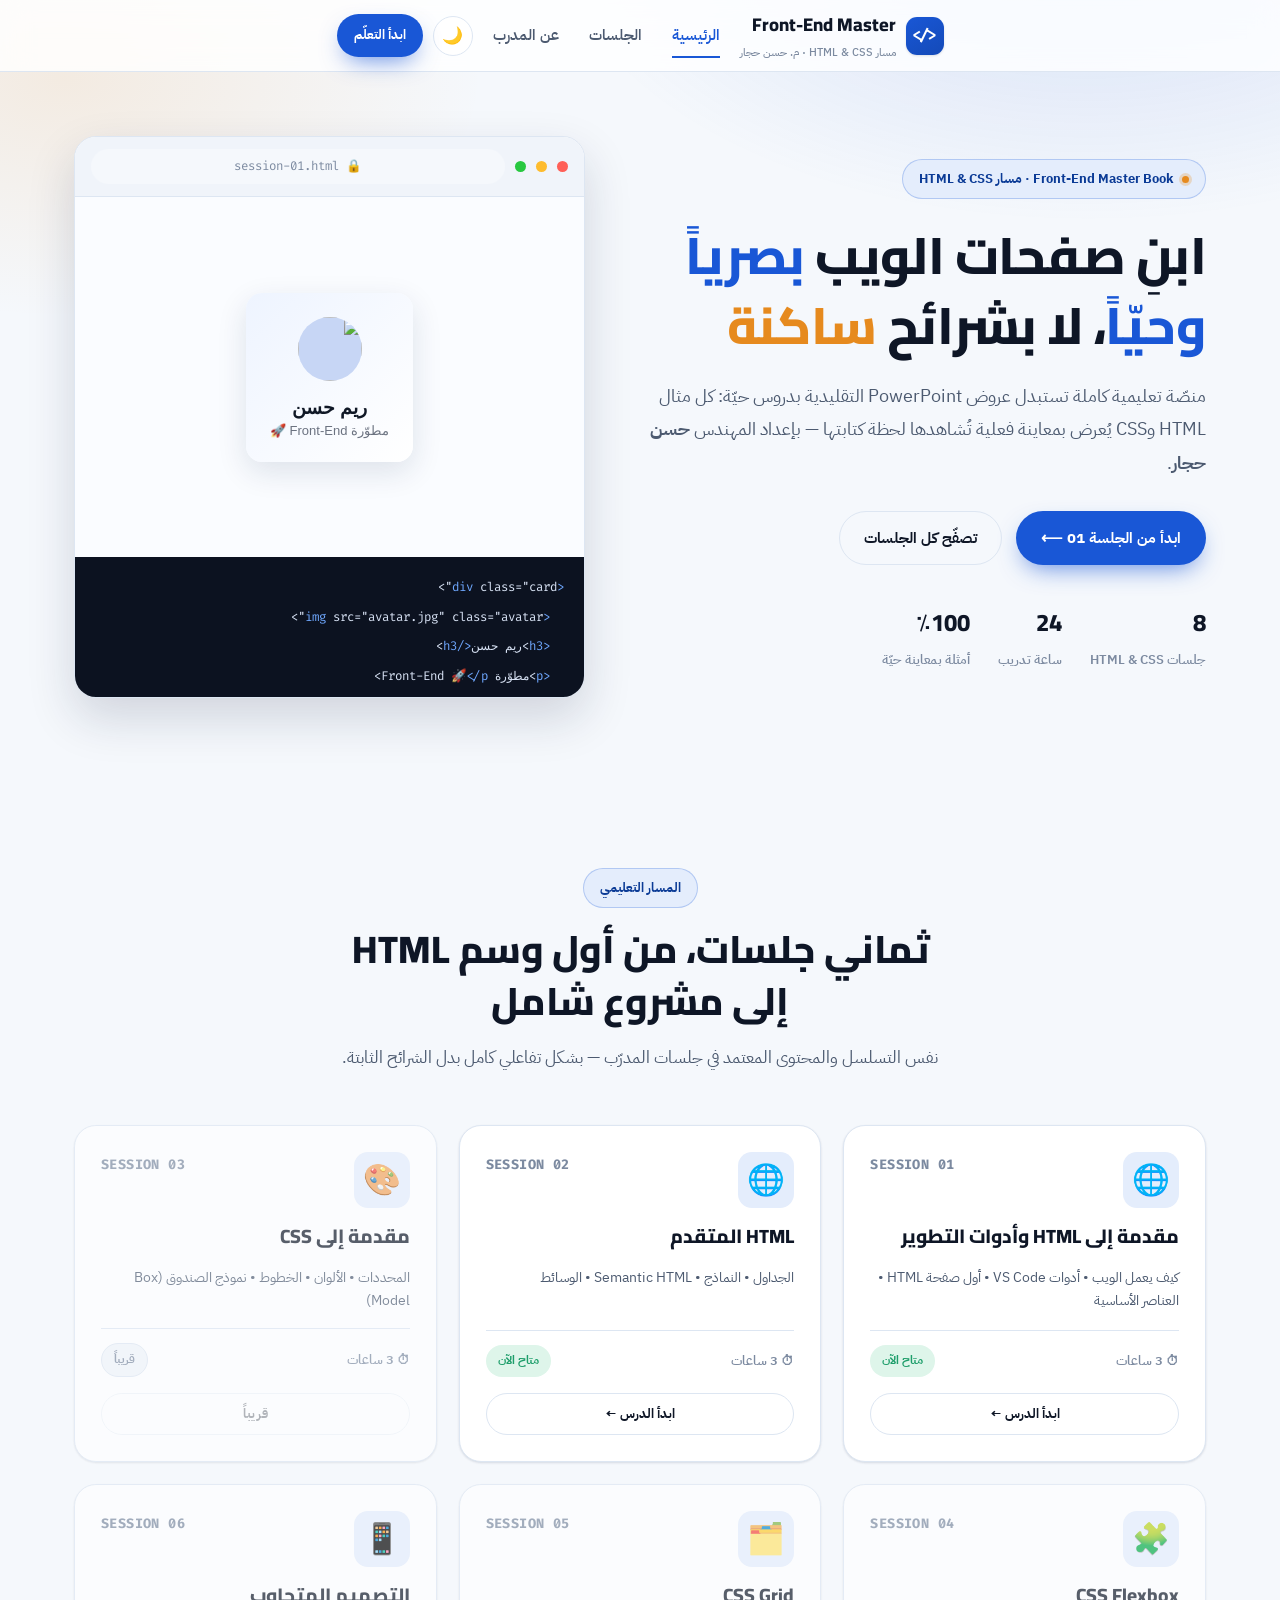
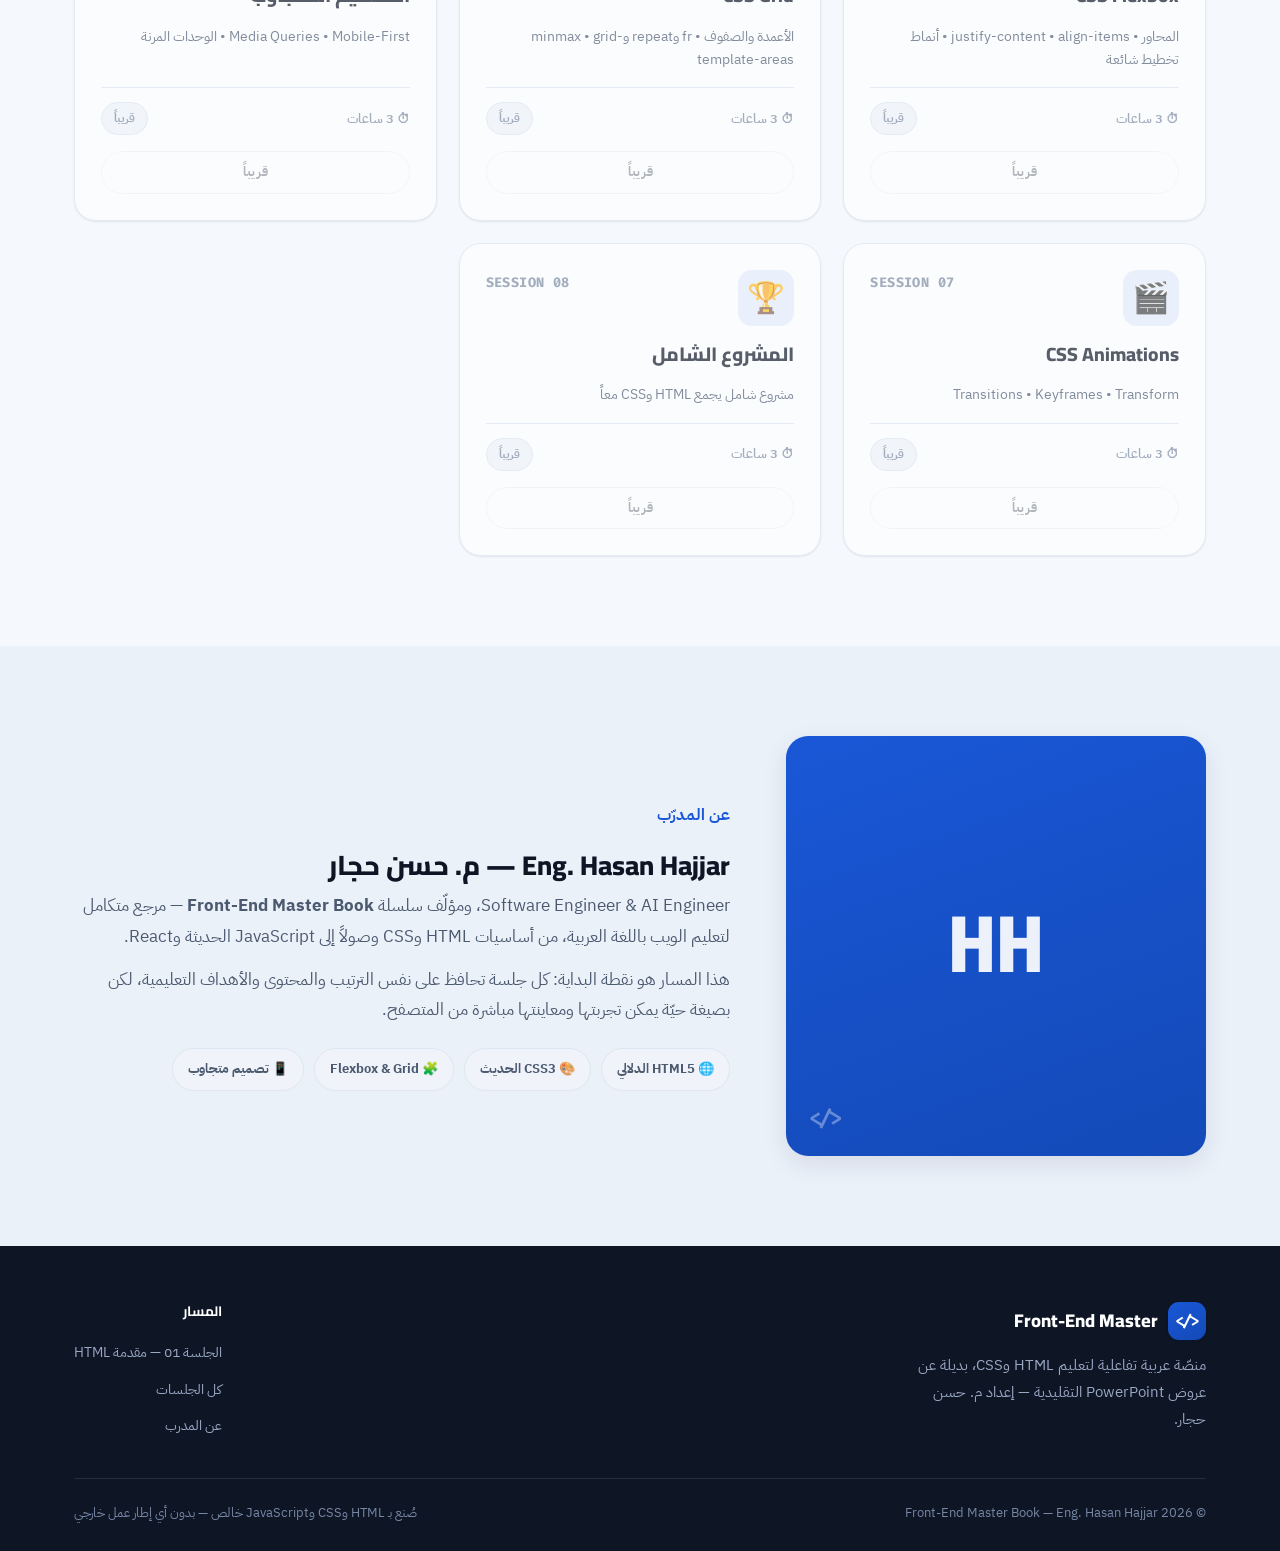
==== index.html @ ef0815f9 "v3" ====
<!DOCTYPE html>
<html lang="ar" dir="rtl">
<head>
<meta charset="UTF-8">
<meta name="viewport" content="width=device-width, initial-scale=1.0">
<title>Front-End Master Book | مسار HTML &amp; CSS — م. حسن حجار</title>
<meta name="description" content="منصة تفاعلية حيّة لتعلّم HTML وCSS باللغة العربية — بديل عن عروض PowerPoint، إعداد م. حسن حجار.">
<link rel="preconnect" href="https://fonts.googleapis.com">
<link rel="preconnect" href="https://fonts.gstatic.com" crossorigin>
<link href="https://fonts.googleapis.com/css2?family=Cairo:wght@600;700;800;900&family=IBM+Plex+Sans+Arabic:wght@400;500;600;700&family=Fira+Code:wght@400;500&display=swap" rel="stylesheet">
<link rel="stylesheet" href="style.css">
</head>
<body>

<!-- ===== شريط التنقل ===== -->
<nav class="navbar">
  <div class="container">
    <a href="index.html" class="brand">
      <span class="brand-mark">&lt;/&gt;</span>
      <span>Front-End Master
        <small>مسار HTML &amp; CSS · م. حسن حجار</small>
      </span>
    </a>
    <div class="nav-links">
      <a href="index.html" class="active">الرئيسية</a>
      <a href="#lessons">الجلسات</a>
      <a href="#about">عن المدرب</a>
    </div>
    <div class="nav-actions">
      <button class="icon-btn theme-toggle" aria-label="تبديل الوضع الليلي">
        <span class="moon">🌙</span><span class="sun">☀️</span>
      </button>
      <a href="lesson-01.html" class="btn btn-primary btn-sm">ابدأ التعلّم</a>
      <button class="icon-btn nav-toggle" aria-label="القائمة">☰</button>
    </div>
  </div>
</nav>

<div class="mobile-menu">
  <a href="index.html">الرئيسية</a>
  <a href="#lessons">الجلسات</a>
  <a href="#about">عن المدرب</a>
  <a href="lesson-01.html">ابدأ التعلّم</a>
</div>

<!-- ===== قسم البطل ===== -->
<header class="hero">
  <div class="container">
    <div class="hero-copy">
      <span class="eyebrow"><span class="dot"></span> Front-End Master Book · مسار HTML &amp; CSS</span>
      <h1>ابنِ صفحات الويب <span class="hl">بصرياً وحيّاً</span>، لا بشرائح <span class="hl2">ساكنة</span></h1>
      <p class="lead">
        منصّة تعليمية كاملة تستبدل عروض PowerPoint التقليدية بدروس حيّة: كل مثال HTML وCSS يُعرض
        بمعاينة فعلية تُشاهدها لحظة كتابتها — بإعداد المهندس <strong>حسن حجار</strong>.
      </p>
      <div class="hero-cta">
        <a href="lesson-01.html" class="btn btn-primary">ابدأ من الجلسة 01 ⟵</a>
        <a href="#lessons" class="btn btn-ghost">تصفّح كل الجلسات</a>
      </div>
      <div class="hero-stats">
        <div class="stat"><b>8</b><span>جلسات HTML &amp; CSS</span></div>
        <div class="stat"><b>24</b><span>ساعة تدريب</span></div>
        <div class="stat"><b>٪100</b><span>أمثلة بمعاينة حيّة</span></div>
      </div>
    </div>

    <div class="browser-mock">
      <div class="browser-bar">
        <span class="tdot r"></span><span class="tdot y"></span><span class="tdot g"></span>
        <span class="addr">🔒 session-01.html</span>
      </div>
      <iframe class="browser-frame" data-hero-frame title="معاينة حيّة"></iframe>
      <pre style="margin:0;padding:16px 20px;background:var(--code-bg);max-height:140px;overflow:hidden;"><code data-hero-code style="font-family:var(--font-mono);font-size:.78rem;color:var(--code-text);"></code></pre>
    </div>
  </div>
</header>

<!-- ===== شبكة الجلسات ===== -->
<section id="lessons">
  <div class="container">
    <div class="section-head">
      <span class="eyebrow">المسار التعليمي</span>
      <h2>ثماني جلسات، من أول وسم HTML إلى مشروع شامل</h2>
      <p>نفس التسلسل والمحتوى المعتمد في جلسات المدرّب — بشكل تفاعلي كامل بدل الشرائح الثابتة.</p>
    </div>
    <div class="lessons-grid" data-lessons-grid></div>
  </div>
</section>

<!-- ===== عن المدرب ===== -->
<section id="about" class="section-alt">
  <div class="container">
    <div class="about-grid">
      <div class="about-avatar"><span>HH</span></div>
      <div>
        <div class="about-role">عن المدرّب</div>
        <h2 class="about-name">Eng. Hasan Hajjar — م. حسن حجار</h2>
        <p class="about-text">Software Engineer &amp; AI Engineer، ومؤلّف سلسلة <strong>Front-End Master Book</strong> — مرجع متكامل لتعليم الويب باللغة العربية، من أساسيات HTML وCSS وصولاً إلى JavaScript الحديثة وReact.</p>
        <p class="about-text">هذا المسار هو نقطة البداية: كل جلسة تحافظ على نفس الترتيب والمحتوى والأهداف التعليمية، لكن بصيغة حيّة يمكن تجربتها ومعاينتها مباشرة من المتصفح.</p>
        <div class="about-badges">
          <span>🌐 HTML5 الدلالي</span>
          <span>🎨 CSS3 الحديث</span>
          <span>🧩 Flexbox &amp; Grid</span>
          <span>📱 تصميم متجاوب</span>
        </div>
      </div>
    </div>
  </div>
</section>

<!-- ===== التذييل ===== -->
<footer>
  <div class="container">
    <div class="footer-top">
      <div class="footer-brand">
        <a href="index.html" class="brand"><span class="brand-mark">&lt;/&gt;</span><span>Front-End Master</span></a>
        <p>منصّة عربية تفاعلية لتعليم HTML وCSS، بديلة عن عروض PowerPoint التقليدية — إعداد م. حسن حجار.</p>
      </div>
      <div class="footer-links">
        <div>
          <h4>المسار</h4>
          <a href="lesson-01.html">الجلسة 01 — مقدمة HTML</a>
          <a href="#lessons">كل الجلسات</a>
          <a href="#about">عن المدرب</a>
        </div>
      </div>
    </div>
    <div class="footer-bottom">
      <span>© 2026 Front-End Master Book — Eng. Hasan Hajjar</span>
      <span>صُنع بـ HTML وCSS وJavaScript خالص — بدون أي إطار عمل خارجي</span>
    </div>
  </div>
</footer>

<script src="script.js"></script>
</body>
</html>
---- style.css ----
/* ============================================================
   Front-End Master Book — مسار JavaScript
   التصميم: نظام "الطرفية الحية" (Living Terminal)
   الخط العرضي: Cairo | الخط الأساسي: IBM Plex Sans Arabic
   ============================================================ */

/* ---------- 1. الخطوط ---------- */
@font-face { font-family: dummy; src: local(dummy); } /* placeholder to keep cascade order */

/* ---------- 2. متغيرات التصميم (Design Tokens) ---------- */
:root{
  /* الوضع الفاتح */
  --bg: #F5F8FC;
  --bg-soft: #EBF1F9;
  --surface: #FFFFFF;
  --surface-2: #F0F4FA;
  --border: #DDE6F2;
  --ink: #0E1626;
  --ink-soft: #4C5A70;
  --ink-faint: #7C8AA0;

  --primary: #1957D6;
  --primary-600: #144AB8;
  --primary-100: #E4EDFC;
  --primary-ink: #0B3B96;

  --accent: #E68A1E;      /* الذهبي التقني — لون التوقيع */
  --accent-ink: #8A5411;
  --accent-100: #FBEBD3;

  --success: #1E9E6B;
  --success-100: #DEF5EA;
  --warning: #D6491A;
  --warning-100: #FCE7DD;
  --info: #1957D6;
  --info-100: #E4EDFC;

  --code-bg: #0C1220;
  --code-bg-2: #0F1626;
  --code-border: #1E2B47;
  --code-text: #D9E3F5;
  --code-line: #4A5A78;

  /* ألوان التلوين النحوي (Syntax) — ثابتة في الوضعين */
  --tok-keyword: #6FA8FF;
  --tok-string:  #F2B84B;
  --tok-comment: #64759A;
  --tok-number:  #74E0C4;
  --tok-func:    #E39BF2;
  --tok-punct:   #A9B8D6;
  --tok-arabic:  #D9E3F5;

  --radius-s: 8px;
  --radius-m: 14px;
  --radius-l: 22px;
  --shadow-s: 0 1px 3px rgba(16, 30, 60, .06), 0 1px 2px rgba(16,30,60,.08);
  --shadow-m: 0 8px 24px rgba(16, 30, 60, .10);
  --shadow-l: 0 20px 48px rgba(16, 30, 60, .16);

  --font-display: 'Cairo', 'Segoe UI', sans-serif;
  --font-body: 'IBM Plex Sans Arabic', 'Cairo', sans-serif;
  --font-mono: 'Fira Code', 'JetBrains Mono', 'Cascadia Code', ui-monospace, monospace;

  --container: 1180px;
  --nav-h: 72px;
}

[data-theme="dark"]{
  --bg: #0A0F1B;
  --bg-soft: #0D1424;
  --surface: #121A2C;
  --surface-2: #16203590;
  --border: #223154;
  --ink: #E9EEF9;
  --ink-soft: #A9B6CC;
  --ink-faint: #7686A3;

  --primary: #5B93FF;
  --primary-600: #7FAAFF;
  --primary-100: #16233F;
  --primary-ink: #BFD4FF;

  --accent: #F2A93C;
  --accent-ink: #FFD98F;
  --accent-100: #2E2312;

  --success: #3BC98F;
  --success-100: #12291F;
  --warning: #FF7A47;
  --warning-100: #2E1710;
  --info: #5B93FF;
  --info-100: #101D34;

  --code-bg: #070B14;
  --code-bg-2: #0A0F1C;
  --code-border: #1C2740;
  --code-text: #DCE6F7;

  --shadow-s: 0 1px 3px rgba(0,0,0,.3);
  --shadow-m: 0 8px 24px rgba(0,0,0,.35);
  --shadow-l: 0 24px 56px rgba(0,0,0,.5);
}

/* ---------- 3. إعادة ضبط أساسية ---------- */
*, *::before, *::after{ box-sizing: border-box; }
html{ scroll-behavior: smooth; scroll-padding-top: calc(var(--nav-h) + 16px); }
body{
  margin:0; direction: rtl; text-align: right;
  background: var(--bg); color: var(--ink);
  font-family: var(--font-body);
  font-size: 16px; line-height: 1.85;
  -webkit-font-smoothing: antialiased;
  transition: background .25s ease, color .25s ease;
  overflow-x: hidden;
}
img{ max-width:100%; display:block; }
a{ color: inherit; text-decoration:none; }
ul,ol{ margin:0; padding:0; list-style:none; }
button{ font-family: inherit; cursor:pointer; }
h1,h2,h3,h4{ font-family: var(--font-display); margin:0; line-height:1.35; }
p{ margin:0; }
.container{ max-width: var(--container); margin:0 auto; padding: 0 24px; }

@media (prefers-reduced-motion: reduce){
  *{ animation-duration: .001ms !important; animation-iteration-count: 1 !important; transition-duration: .001ms !important; scroll-behavior:auto !important; }
}

:focus-visible{ outline: 2.5px solid var(--primary); outline-offset: 2px; border-radius: 4px; }

/* شريط تمرير للأكواد */
.scroll-x::-webkit-scrollbar, pre::-webkit-scrollbar { height: 8px; width: 8px; }
.scroll-x::-webkit-scrollbar-track, pre::-webkit-scrollbar-track { background: transparent; }
.scroll-x::-webkit-scrollbar-thumb, pre::-webkit-scrollbar-thumb { background: var(--code-border); border-radius: 8px; }

/* ---------- 4. شريط التنقل العلوي ---------- */
.navbar{
  position: fixed; inset-inline:0; top:0; z-index: 500;
  height: var(--nav-h);
  display:flex; align-items:center;
  background: color-mix(in srgb, var(--surface) 82%, transparent);
  backdrop-filter: blur(14px) saturate(1.4);
  border-bottom: 1px solid var(--border);
}
.navbar .container{ display:flex; align-items:center; justify-content:space-between; gap: 20px; height:100%; }
.brand{ display:flex; align-items:center; gap:10px; font-family: var(--font-display); font-weight:800; font-size: 1.15rem; color: var(--ink); flex-shrink:0; }
.brand-mark{
  width:38px; height:38px; border-radius: 11px; display:grid; place-items:center;
  background: linear-gradient(150deg, var(--primary), var(--primary-600));
  color:#fff; font-family: var(--font-mono); font-weight:700; font-size:.95rem;
  box-shadow: var(--shadow-s);
}
.brand small{ display:block; font-family: var(--font-body); font-weight:500; font-size:.68rem; color: var(--ink-faint); margin-top:1px; }

.nav-links{ display:flex; align-items:center; gap: 30px; }
.nav-links a{ font-weight:600; font-size:.95rem; color: var(--ink-soft); position:relative; padding: 6px 0; transition: color .2s; }
.nav-links a:hover, .nav-links a.active{ color: var(--primary); }
.nav-links a::after{
  content:''; position:absolute; right:0; left:0; bottom:-2px; height:2px; background: var(--primary);
  transform: scaleX(0); transition: transform .25s ease;
}
.nav-links a:hover::after, .nav-links a.active::after{ transform: scaleX(1); }

.nav-actions{ display:flex; align-items:center; gap:10px; }
.icon-btn{
  width:40px; height:40px; border-radius: 50%; border:1px solid var(--border);
  background: var(--surface); color: var(--ink-soft); display:grid; place-items:center;
  font-size:1.05rem; transition: all .2s ease;
}
.icon-btn:hover{ color: var(--primary); border-color: var(--primary); transform: translateY(-1px); }
.theme-toggle .sun{ display:none; }
[data-theme="dark"] .theme-toggle .sun{ display:block; }
[data-theme="dark"] .theme-toggle .moon{ display:none; }

.btn{
  display:inline-flex; align-items:center; justify-content:center; gap:8px;
  padding: 12px 24px; border-radius: 100px; font-weight:700; font-size:.95rem;
  border: 1.5px solid transparent; transition: all .22s cubic-bezier(.2,.7,.3,1); white-space:nowrap;
}
.btn-primary{ background: var(--primary); color:#fff; box-shadow: 0 10px 24px -8px color-mix(in srgb, var(--primary) 70%, transparent); }
.btn-primary:hover{ background: var(--primary-600); transform: translateY(-2px); box-shadow: 0 14px 28px -8px color-mix(in srgb, var(--primary) 70%, transparent); }
.btn-ghost{ background: transparent; border-color: var(--border); color: var(--ink); }
.btn-ghost:hover{ border-color: var(--primary); color: var(--primary); transform: translateY(-2px); }
.btn-accent{ background: var(--accent); color:#221200; }
.btn-accent:hover{ filter: brightness(1.08); transform: translateY(-2px); }
.btn-sm{ padding: 8px 16px; font-size:.82rem; border-radius: 100px; }
.btn:disabled, .btn.is-disabled{ opacity:.45; cursor:not-allowed; transform:none !important; box-shadow:none !important; }

.nav-toggle{ display:none; }

/* ---------- 5. البطل (Hero) ---------- */
.hero{
  padding: calc(var(--nav-h) + 64px) 0 80px;
  position: relative; overflow: hidden;
  background:
    radial-gradient(900px 500px at 85% -10%, color-mix(in srgb, var(--primary) 16%, transparent), transparent 60%),
    radial-gradient(700px 400px at 5% 10%, color-mix(in srgb, var(--accent) 12%, transparent), transparent 60%);
}
.hero .container{ display:grid; grid-template-columns: 1.05fr .95fr; gap: 56px; align-items:center; }
.eyebrow{
  display:inline-flex; align-items:center; gap:8px; padding: 7px 16px; border-radius:100px;
  background: var(--primary-100); color: var(--primary-ink); font-weight:700; font-size:.82rem;
  border: 1px solid color-mix(in srgb, var(--primary) 25%, transparent); margin-bottom: 22px;
}
.eyebrow .dot{ width:7px;height:7px;border-radius:50%; background: var(--accent); box-shadow: 0 0 0 3px color-mix(in srgb, var(--accent) 25%, transparent); }

.hero h1{ font-size: clamp(2.1rem, 4vw, 3.35rem); font-weight:800; letter-spacing:-.01em; margin-bottom: 20px; }
.hero h1 .hl{ color: var(--primary); position:relative; }
.hero h1 .hl2{ color: var(--accent); }
.hero p.lead{ font-size: 1.14rem; color: var(--ink-soft); max-width: 54ch; margin-bottom: 30px; }
.hero-cta{ display:flex; gap:14px; flex-wrap:wrap; margin-bottom: 36px; }

.hero-stats{ display:flex; gap:28px; flex-wrap:wrap; }
.hero-stats .stat b{ display:block; font-family:var(--font-display); font-size:1.5rem; font-weight:800; color: var(--ink); }
.hero-stats .stat span{ font-size:.82rem; color: var(--ink-faint); font-weight:600; }

/* الطرفية الحية — العنصر التوقيعي */
.terminal{
  border-radius: var(--radius-l); background: var(--code-bg);
  border: 1px solid var(--code-border); box-shadow: var(--shadow-l);
  overflow:hidden; direction:ltr;
}
.terminal-bar{
  display:flex; align-items:center; gap:8px; padding: 13px 16px;
  background: var(--code-bg-2); border-bottom:1px solid var(--code-border);
}
.terminal-bar .tdot{ width:11px; height:11px; border-radius:50%; }
.terminal-bar .tdot.r{ background:#FF5F57; } .terminal-bar .tdot.y{ background:#FEBC2E; } .terminal-bar .tdot.g{ background:#28C840; }
.terminal-bar span{ margin-inline-start:10px; color: var(--code-line); font-family: var(--font-mono); font-size:.78rem; }
.terminal-body{ padding: 22px 22px 26px; min-height: 300px; font-family: var(--font-mono); font-size: .92rem; }
.terminal-body pre{ margin:0; white-space: pre-wrap; word-break: break-word; color: var(--code-text); }
.terminal-out{ margin-top:14px; padding-top:14px; border-top:1px dashed var(--code-border); color: var(--tok-number); font-size:.86rem; min-height: 1.4em; }
.terminal-cursor{ display:inline-block; width:8px; height:1.1em; background: var(--accent); vertical-align:text-bottom; animation: blink 1s steps(1) infinite; }
@keyframes blink{ 50%{ opacity:0; } }

/* ---------- 6. شارات (badges) عامة ---------- */
.section-head{ text-align:center; max-width: 640px; margin: 0 auto 52px; }
.section-head .eyebrow{ margin-bottom:16px; }
.section-head h2{ font-size: clamp(1.7rem, 3vw, 2.4rem); font-weight:800; margin-bottom:14px; }
.section-head p{ color: var(--ink-soft); font-size: 1.05rem; }

section{ padding: 90px 0; }
.section-alt{ background: var(--bg-soft); }

/* ---------- 7. شبكة الدروس ---------- */
.lessons-grid{ display:grid; grid-template-columns: repeat(3, 1fr); gap: 22px; }
.lesson-card{
  background: var(--surface); border:1px solid var(--border); border-radius: var(--radius-l);
  padding: 26px; display:flex; flex-direction:column; gap:16px; position:relative;
  box-shadow: var(--shadow-s); transition: transform .25s ease, box-shadow .25s ease, border-color .25s ease;
}
.lesson-card:not(.locked):hover{ transform: translateY(-6px); box-shadow: var(--shadow-m); border-color: color-mix(in srgb, var(--primary) 35%, var(--border)); }
.lesson-card-top{ display:flex; align-items:flex-start; justify-content:space-between; }
.lesson-emoji{ font-size:1.9rem; width:56px;height:56px; border-radius: var(--radius-m); background: var(--primary-100); display:grid; place-items:center; }
.lesson-num{ font-family: var(--font-mono); font-weight:700; color: var(--ink-faint); font-size:.85rem; letter-spacing:.03em; }
.lesson-card h3{ font-size: 1.2rem; font-weight:800; }
.lesson-tags{ font-size:.85rem; color: var(--ink-soft); line-height:1.7; }
.lesson-meta{ display:flex; align-items:center; justify-content:space-between; margin-top:auto; padding-top:14px; border-top:1px solid var(--border); }
.lesson-duration{ font-size:.8rem; color: var(--ink-faint); font-weight:600; display:flex; align-items:center; gap:6px; }
.lesson-card.locked{ opacity:.68; }
.badge-soon{ font-size:.72rem; font-weight:700; background: var(--surface-2); color: var(--ink-faint); padding:5px 12px; border-radius:100px; border:1px solid var(--border); }
.badge-live{ font-size:.72rem; font-weight:700; background: var(--success-100); color: var(--success); padding:5px 12px; border-radius:100px; }
.lesson-card.done{ border-color: color-mix(in srgb, var(--success) 45%, var(--border)); }
.lesson-check{ position:absolute; top:16px; left:16px; color: var(--success); font-size:1.2rem; display:none; }
.lesson-card.done .lesson-check{ display:block; }

/* ---------- 8. قسم عن المدرب ---------- */
.about-grid{ display:grid; grid-template-columns: .78fr 1.22fr; gap: 56px; align-items:center; }
.about-avatar{
  aspect-ratio: 1/1; border-radius: var(--radius-l);
  background: linear-gradient(160deg, var(--primary), var(--primary-600));
  display:grid; place-items:center; box-shadow: var(--shadow-m); position:relative; overflow:hidden;
}
.about-avatar span{ font-family: var(--font-mono); font-size:5rem; font-weight:700; color:#fff; opacity:.92; }
.about-avatar::after{
  content:'</>'; position:absolute; bottom:18px; left:22px; font-family:var(--font-mono);
  color: rgba(255,255,255,.35); font-size:1.3rem; font-weight:700;
}
.about-name{ font-size: 1.7rem; font-weight:800; margin-bottom:6px; }
.about-role{ color: var(--primary); font-weight:700; margin-bottom: 18px; font-size:.98rem; }
.about-text{ color: var(--ink-soft); font-size:1.04rem; margin-bottom: 22px; }
.about-text + .about-text{ margin-top:-10px; }
.about-badges{ display:flex; gap:10px; flex-wrap:wrap; }
.about-badges span{ font-size:.82rem; font-weight:700; background: var(--surface-2); border:1px solid var(--border); padding:8px 15px; border-radius:100px; color: var(--ink-soft); }

/* ---------- 9. التذييل ---------- */
footer{ background: var(--ink); color: #C7D2E6; padding: 56px 0 26px; }
[data-theme="dark"] footer{ background: #060A12; }
.footer-top{ display:flex; justify-content:space-between; gap:40px; flex-wrap:wrap; padding-bottom: 34px; border-bottom: 1px solid rgba(255,255,255,.1); }
.footer-brand .brand{ color:#fff; }
.footer-brand p{ margin-top:12px; color: #9AA8C4; max-width: 34ch; font-size:.92rem; }
.footer-links{ display:flex; gap:56px; flex-wrap:wrap; }
.footer-links h4{ color:#fff; font-size:.85rem; margin-bottom:14px; }
.footer-links a{ display:block; color:#9AA8C4; font-size:.9rem; padding:5px 0; transition:color .2s; }
.footer-links a:hover{ color:#fff; }
.footer-bottom{ display:flex; justify-content:space-between; flex-wrap:wrap; gap:10px; padding-top: 22px; font-size:.82rem; color:#7686A3; }

/* ============================================================
   10. صفحات الدروس (Lesson Pages)
   ============================================================ */
.lesson-shell{ display:flex; padding-top: var(--nav-h); min-height:100vh; }

.sidebar{
  width: 290px; flex-shrink:0; position: sticky; top: var(--nav-h); align-self:flex-start;
  height: calc(100vh - var(--nav-h)); overflow-y:auto; padding: 26px 20px;
  border-inline-start: 1px solid var(--border); background: var(--surface);
}
.sidebar-title{ font-size:.78rem; font-weight:800; color: var(--ink-faint); text-transform:uppercase; letter-spacing:.06em; padding: 0 8px 14px; }
.side-item{
  display:flex; align-items:center; gap:12px; padding: 12px 12px; border-radius: var(--radius-s);
  margin-bottom:4px; transition: background .2s;
}
.side-item .side-emoji{ font-size:1.15rem; width:32px; text-align:center; }
.side-item .side-txt{ flex:1; min-width:0; }
.side-item .side-txt b{ display:block; font-size:.86rem; font-weight:700; color: var(--ink); white-space:nowrap; overflow:hidden; text-overflow:ellipsis; }
.side-item .side-txt small{ font-size:.72rem; color: var(--ink-faint); }
.side-item:hover:not(.side-locked){ background: var(--surface-2); }
.side-item.active{ background: var(--primary-100); }
.side-item.active .side-txt b{ color: var(--primary-ink); }
.side-item.side-locked{ opacity:.5; cursor: default; }
.side-item .side-lock{ font-size:.85rem; }
.side-item.side-done .side-txt b::after{ content:' ✓'; color: var(--success); }
.sidebar-progress{ margin: 18px 8px 6px; }
.sidebar-progress .track{ height:6px; border-radius:100px; background: var(--surface-2); overflow:hidden; }
.sidebar-progress .fill{ height:100%; background: linear-gradient(90deg, var(--primary), var(--accent)); border-radius:100px; transition: width .4s ease; }
.sidebar-progress span{ font-size:.72rem; color: var(--ink-faint); font-weight:700; }

.sidebar-toggle-btn{ display:none; }

.lesson-main{ flex:1; min-width:0; padding: 44px 0 90px; }
.lesson-main .container{ max-width: 880px; margin:0; padding: 0 48px; }

.lesson-header{ margin-bottom: 40px; }
.lesson-header .top-row{ display:flex; align-items:center; gap:16px; margin-bottom:18px; }
.lesson-header .emoji-badge{
  width:64px;height:64px; border-radius: var(--radius-m); background: var(--primary-100);
  display:grid; place-items:center; font-size:2rem; flex-shrink:0;
}
.lesson-header .session-tag{ font-family: var(--font-mono); font-weight:700; color: var(--primary); font-size:.85rem; letter-spacing:.03em; }
.lesson-header .duration-tag{ color: var(--ink-faint); font-size:.85rem; font-weight:600; }
.lesson-header h1{ font-size: clamp(1.6rem, 3vw, 2.2rem); font-weight:800; margin-bottom: 10px; }
.lesson-header .tags-line{ color: var(--ink-soft); font-size:.98rem; margin-bottom:16px; }
.author-line{ display:flex; align-items:center; gap:10px; font-size:.88rem; color: var(--ink-faint); padding-top:14px; border-top:1px solid var(--border); }
.author-line b{ color: var(--ink-soft); }

/* بطاقة الأهداف */
.goals-card{
  background: var(--surface); border:1px solid var(--border); border-radius: var(--radius-l);
  padding: 26px 28px; margin-bottom: 30px; box-shadow: var(--shadow-s);
}
.goals-card h2{ font-size:1.1rem; margin-bottom:16px; display:flex; align-items:center; gap:10px; }
.goal-list li{ display:flex; gap:12px; padding:9px 0; font-size:.96rem; color: var(--ink-soft); align-items:flex-start; }
.goal-list li::before{ content:'✓'; color: var(--success); font-weight:800; flex-shrink:0; background: var(--success-100); width:22px; height:22px; border-radius:50%; display:grid; place-items:center; font-size:.75rem; margin-top:1px; }

/* أجزاء الدرس */
.part{ margin-bottom: 44px; }
.part-head{ display:flex; align-items:center; gap:14px; margin-bottom: 22px; padding-bottom:14px; border-bottom: 2px solid var(--border); }
.part-head .p-icon{ width:44px;height:44px; border-radius:12px; background: var(--primary-100); display:grid; place-items:center; font-size:1.35rem; flex-shrink:0; }
.part-head h2{ font-size:1.3rem; font-weight:800; }

.subsection{ margin: 26px 0; }
.sub-head{ display:flex; align-items:baseline; gap:10px; margin-bottom:12px; }
.sub-num{ font-family: var(--font-mono); font-weight:700; color:#fff; background: var(--primary); font-size:.72rem; padding:3px 9px; border-radius:6px; flex-shrink:0; }
.sub-head h3{ font-size:1.05rem; font-weight:800; }
.blk-para{ color: var(--ink-soft); font-size:.98rem; margin: 10px 0; }
.mini-head{ font-weight:800; font-size:.95rem; color: var(--ink); margin: 18px 0 8px; padding-inline-start:10px; border-inline-start: 3px solid var(--accent); }

.mini-list{ margin: 12px 0; }
.mini-list li{ position:relative; padding: 6px 0 6px 0; padding-inline-start: 20px; font-size:.95rem; color: var(--ink-soft); }
.mini-list li::before{ content:'—'; position:absolute; right:0; color: var(--primary); font-weight:700; }

/* صناديق التنبيه (Callouts) */
.callout{ border-radius: var(--radius-m); padding: 18px 20px; margin: 16px 0; border: 1px solid; }
.callout-title{ font-weight:800; font-size:.96rem; margin-bottom:8px; display:block; }
.callout p{ font-size:.93rem; color: var(--ink-soft); margin: 4px 0; }
.callout.tip{ background: var(--info-100); border-color: color-mix(in srgb, var(--info) 30%, transparent); }
.callout.tip .callout-title{ color: var(--primary-ink); }
.callout.warning{ background: var(--warning-100); border-color: color-mix(in srgb, var(--warning) 30%, transparent); }
.callout.warning .callout-title{ color: var(--warning); }
.callout.success{ background: var(--success-100); border-color: color-mix(in srgb, var(--success) 30%, transparent); }
.callout.success .callout-title{ color: var(--success); }
.callout.preview{ background: linear-gradient(135deg, var(--primary-100), var(--accent-100)); border-color: color-mix(in srgb, var(--primary) 25%, transparent); }
.callout.preview .callout-title{ color: var(--primary-ink); }
.callout.info{ background: var(--surface-2); border-color: var(--border); }
.callout.info .callout-title{ color: var(--ink); }
.callout.question{ background: var(--accent-100); border-color: color-mix(in srgb, var(--accent) 30%, transparent); }
.callout.question .callout-title{ color: var(--accent-ink); }
.callout pre.ascii-diagram{
  margin: 10px 0 2px; padding: 14px 18px; background: var(--code-bg); color: var(--code-text);
  border-radius: var(--radius-s); font-family: var(--font-mono); font-size:.8rem; line-height:1.65;
  direction: ltr; text-align:left; overflow-x:auto; white-space:pre;
}

/* جداول البيانات */
.tbl-wrap{ overflow-x:auto; margin: 16px 0; border-radius: var(--radius-m); border:1px solid var(--border); }
table.data-tbl{ width:100%; border-collapse:collapse; font-size:.92rem; background: var(--surface); }
table.data-tbl th{ background: var(--surface-2); color: var(--ink); font-weight:800; text-align:start; padding: 12px 16px; white-space:nowrap; }
table.data-tbl td{ padding: 11px 16px; color: var(--ink-soft); border-top:1px solid var(--border); }
table.data-tbl tr:hover td{ background: color-mix(in srgb, var(--primary) 4%, transparent); }

/* صناديق الأكواد */
.code-block{ margin: 18px 0; border-radius: var(--radius-m); overflow:hidden; border: 1px solid var(--code-border); box-shadow: var(--shadow-s); }
.code-head{ display:flex; align-items:center; justify-content:space-between; background: var(--code-bg-2); padding: 9px 14px; }
.code-lang{ display:flex; align-items:center; gap:8px; color: var(--code-line); font-family: var(--font-mono); font-size:.78rem; font-weight:600; }
.code-lang .cdot{ width:9px;height:9px;border-radius:50%; }
.code-lang .cdot.js{ background: var(--tok-number); } .code-lang .cdot.html{ background: var(--tok-string); } .code-lang .cdot.other{ background: var(--tok-punct); }
.code-actions{ display:flex; gap:8px; }
.code-btn{
  display:flex; align-items:center; gap:6px; background: transparent; border:1px solid var(--code-border);
  color: var(--code-line); font-size:.76rem; font-weight:700; padding: 5px 11px; border-radius:100px; transition: all .18s;
}
.code-btn:hover{ color:#fff; border-color: var(--primary); background: color-mix(in srgb, var(--primary) 30%, transparent); }
.code-btn.run-btn{ color: var(--accent); border-color: color-mix(in srgb, var(--accent) 45%, transparent); }
.code-btn.run-btn:hover{ background: var(--accent); color:#221200; }
.code-btn.copied{ color: var(--tok-number); border-color: var(--tok-number); }
.code-block pre{ margin:0; background: var(--code-bg); padding: 18px 20px; overflow-x:auto; direction:ltr; text-align:left; }
.code-block code{ font-family: var(--font-mono); font-size:.87rem; line-height:1.75; color: var(--code-text); white-space:pre; }
.tok-kw{ color: var(--tok-keyword); } .tok-str{ color: var(--tok-string); } .tok-com{ color: var(--tok-comment); font-style:italic; }
.tok-num{ color: var(--tok-number); } .tok-fn{ color: var(--tok-func); } .tok-punct{ color: var(--tok-punct); }

.output-box{ display:none; background: var(--code-bg-2); border-top:1px dashed var(--code-border); padding: 14px 20px; direction:ltr; text-align:left; }
.output-box.show{ display:block; }
.output-box .out-label{ font-family: var(--font-mono); font-size:.7rem; color: var(--code-line); text-transform:uppercase; letter-spacing:.06em; margin-bottom:8px; display:block; }
.output-line{ font-family: var(--font-mono); font-size:.85rem; padding: 3px 0; color: var(--code-text); white-space:pre-wrap; word-break:break-word; }
.output-line.log{ color: var(--code-text); }
.output-line.warn{ color: #F2B84B; }
.output-line.error{ color: #FF6B6B; }
.output-line.ok{ color: var(--tok-number); }

/* مشروع تطبيقي */
.project-box{ background: linear-gradient(135deg, var(--primary-100), transparent); border:1px solid var(--border); border-radius: var(--radius-l); padding: 24px; margin: 20px 0; }
.project-box h3{ font-size:1.05rem; margin-bottom:8px; }
.project-box > p{ color: var(--ink-soft); font-size:.95rem; margin-bottom:14px; }

/* التمارين */
.exercise-card{ background: var(--surface); border: 1px dashed var(--border); border-radius: var(--radius-m); padding: 18px 20px; margin: 14px 0; }
.exercise-card h4{ font-size:.98rem; font-weight:800; margin-bottom:10px; display:flex; align-items:center; gap:10px; flex-wrap:wrap; }
.exercise-card .ex-time{ font-size:.76rem; font-weight:700; color: var(--accent-ink); background: var(--accent-100); padding:3px 10px; border-radius:100px; margin-inline-start:auto; }
.exercise-card .ex-lead{ font-size:.9rem; color: var(--ink-faint); margin:8px 0; }
.exercise-card .blk-para{ margin: 4px 0 10px; }

/* الواجب المنزلي */
.homework{ background: var(--code-bg); color: var(--code-text); border-radius: var(--radius-l); padding: 30px 28px; margin: 20px 0; }
.homework h2{ color:#fff; font-size:1.2rem; margin-bottom: 6px;}
.homework .blk-para{ color: var(--code-line); }
.homework .mini-head{ color:#fff; border-inline-start-color: var(--accent); }
.homework .mini-list li{ color: var(--code-text); }
.homework .mini-list li::before{ color: var(--accent); }
.homework .callout{ background: rgba(255,255,255,.06); border-color: rgba(255,255,255,.12); }
.homework .callout p, .homework .callout-title{ color: var(--code-text); }
.homework table.data-tbl{ background: transparent; }
.homework table.data-tbl th{ background: rgba(255,255,255,.05); color:#fff; }
.homework table.data-tbl td{ color: var(--code-text); border-top-color: rgba(255,255,255,.08); }
.homework .tbl-wrap{ border-color: rgba(255,255,255,.12); }

/* ملخص الجلسة */
.summary-tbl th{ width: 26%; }

/* شارة الإغلاق */
.closing-banner{ text-align:center; padding: 46px 20px; margin: 46px 0 10px; border-radius: var(--radius-l);
  background: linear-gradient(135deg, var(--primary), var(--primary-600)); color:#fff; }
.closing-banner h3{ font-size:1.35rem; margin-bottom:8px; }
.closing-banner p{ opacity:.88; font-size:.95rem; }
.closing-banner .attribution{ margin-top:14px; font-size:.78rem; opacity:.65; font-family: var(--font-mono); }

/* شريط إكمال + تنقل */
.complete-bar{ display:flex; align-items:center; justify-content:space-between; gap:16px; flex-wrap:wrap; padding: 22px 0; margin-top: 10px; }
.lesson-nav{ display:flex; justify-content:space-between; gap:16px; padding-top: 26px; border-top:1px solid var(--border); }
.nav-arrow{ flex:1; max-width: 260px; padding: 16px 20px; border-radius: var(--radius-m); border:1px solid var(--border); background: var(--surface); transition: all .2s; }
.nav-arrow:hover:not(.is-disabled){ border-color: var(--primary); transform: translateY(-2px); }
.nav-arrow small{ display:block; color: var(--ink-faint); font-size:.72rem; font-weight:700; margin-bottom:4px; }
.nav-arrow span{ font-weight:800; font-size:.92rem; }
.nav-arrow.next{ text-align:start; }
.nav-arrow.prev{ text-align:start; }

/* ============================================================
   12. المعاينة الحيّة لأكواد HTML/CSS (بديل صندوق ناتج الكونسول)
   ============================================================ */
.cdot.css{ background: #C77DFF; }
.code-btn.preview-btn{ color: var(--accent); border-color: color-mix(in srgb, var(--accent) 45%, transparent); }
.code-btn.preview-btn:hover{ background: var(--accent); color:#221200; }

.preview-group{ margin: 18px 0; }
.preview-group .code-block{ margin: 0 0 2px; border-radius: var(--radius-m); }
.preview-group .code-block + .code-block{ margin-top: 10px; }

.live-preview-wrap{ display:none; border: 1px solid var(--code-border); border-top: none; border-radius: 0 0 var(--radius-m) var(--radius-m); overflow: hidden; margin-top: -2px; }
.live-preview-wrap.show{ display:block; }
.live-preview-bar{ display:flex; align-items:center; justify-content:space-between; padding: 8px 14px; background: var(--code-bg-2); font-size:.78rem; font-weight:700; color: var(--code-line); }
.live-preview-close{ background:none; border:none; color: var(--code-line); font-size:.75rem; font-weight:700; cursor:pointer; }
.live-preview-close:hover{ color:#fff; }
.live-preview-frame{ width:100%; height: 320px; border: none; background: #fff; display:block; }

/* الطرفية الحية للبطل — نافذة متصفح بدل الطرفية (تُستخدم في مسار HTML/CSS) */
.browser-mock{ border-radius: var(--radius-l); background: var(--surface); border: 1px solid var(--border); box-shadow: var(--shadow-l); overflow:hidden; }
.browser-bar{ display:flex; align-items:center; gap:10px; padding: 12px 16px; background: var(--surface-2); border-bottom:1px solid var(--border); }
.browser-bar .tdot{ width:11px; height:11px; border-radius:50%; }
.browser-bar .tdot.r{ background:#FF5F57; } .browser-bar .tdot.y{ background:#FEBC2E; } .browser-bar .tdot.g{ background:#28C840; }
.browser-bar .addr{ flex:1; background: var(--bg); border-radius:100px; padding:6px 14px; font-size:.78rem; color: var(--ink-faint); font-family: var(--font-mono); text-align:center; }
.browser-frame{ width:100%; height: 360px; border:none; display:block; background:#fff; }
/* ---------- 11. للشاشات الصغيرة ---------- */
@media (max-width: 980px){
  .hero .container{ grid-template-columns: 1fr; }
  .terminal{ order:-1; }
  .lessons-grid{ grid-template-columns: repeat(2, 1fr); }
  .about-grid{ grid-template-columns: 1fr; }
  .about-avatar{ max-width: 260px; margin: 0 auto; }
  .sidebar{ position: fixed; inset-inline-start:0; top: var(--nav-h); height: calc(100vh - var(--nav-h)); z-index: 400;
    transform: translateX(102%); transition: transform .3s ease; box-shadow: var(--shadow-l); }
  [dir] .sidebar{ transform: translateX(102%); }
  .sidebar.open{ transform: translateX(0); }
  .sidebar-toggle-btn{ display:grid; }
  .lesson-main .container{ padding: 0 20px; }
}
@media (max-width: 720px){
  .browser-frame, .live-preview-frame{ height: 260px; }
  .nav-links{ display:none; }
  .nav-toggle{ display:grid; }
  .lessons-grid{ grid-template-columns: 1fr; }
  .hero{ padding-top: calc(var(--nav-h) + 40px); }
  .hero-stats{ gap:18px; }
  section{ padding: 60px 0; }
  .footer-top{ flex-direction:column; }
  .lesson-header .top-row{ flex-wrap:wrap; }
}

/* قائمة الجوال */
.mobile-menu{ position: fixed; inset:0; top: var(--nav-h); background: var(--bg); z-index: 450; padding: 30px 24px;
  display:none; flex-direction:column; gap:6px; }
.mobile-menu.open{ display:flex; }
.mobile-menu a{ padding: 16px 4px; font-weight:700; font-size:1.05rem; border-bottom:1px solid var(--border); }

/* شارة "تم النسخ" منبثقة */
.toast{ position: fixed; bottom: 26px; left:50%; transform: translateX(-50%) translateY(20px); background: var(--ink); color:#fff;
  padding: 12px 22px; border-radius: 100px; font-size:.88rem; font-weight:700; opacity:0; pointer-events:none; transition: all .3s ease; z-index: 999; box-shadow: var(--shadow-l); }
.toast.show{ opacity:1; transform: translateX(-50%) translateY(0); }
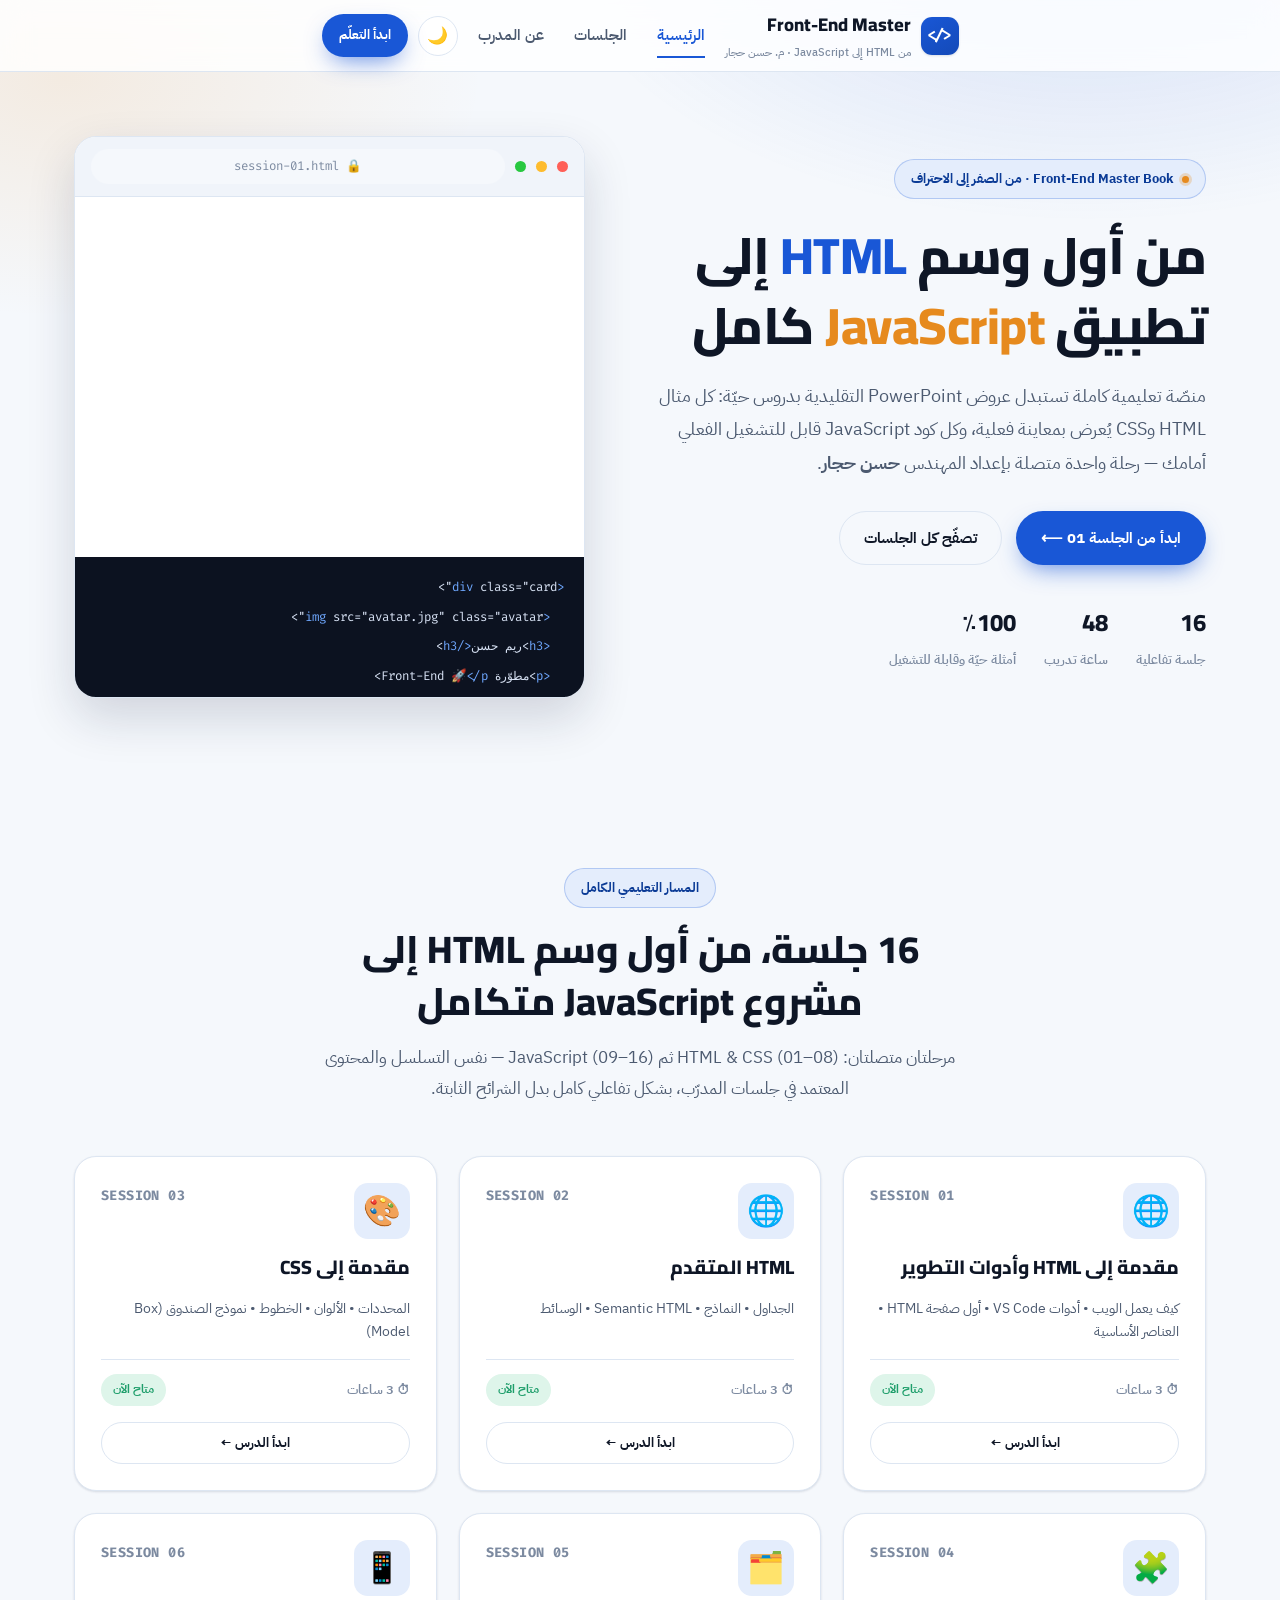
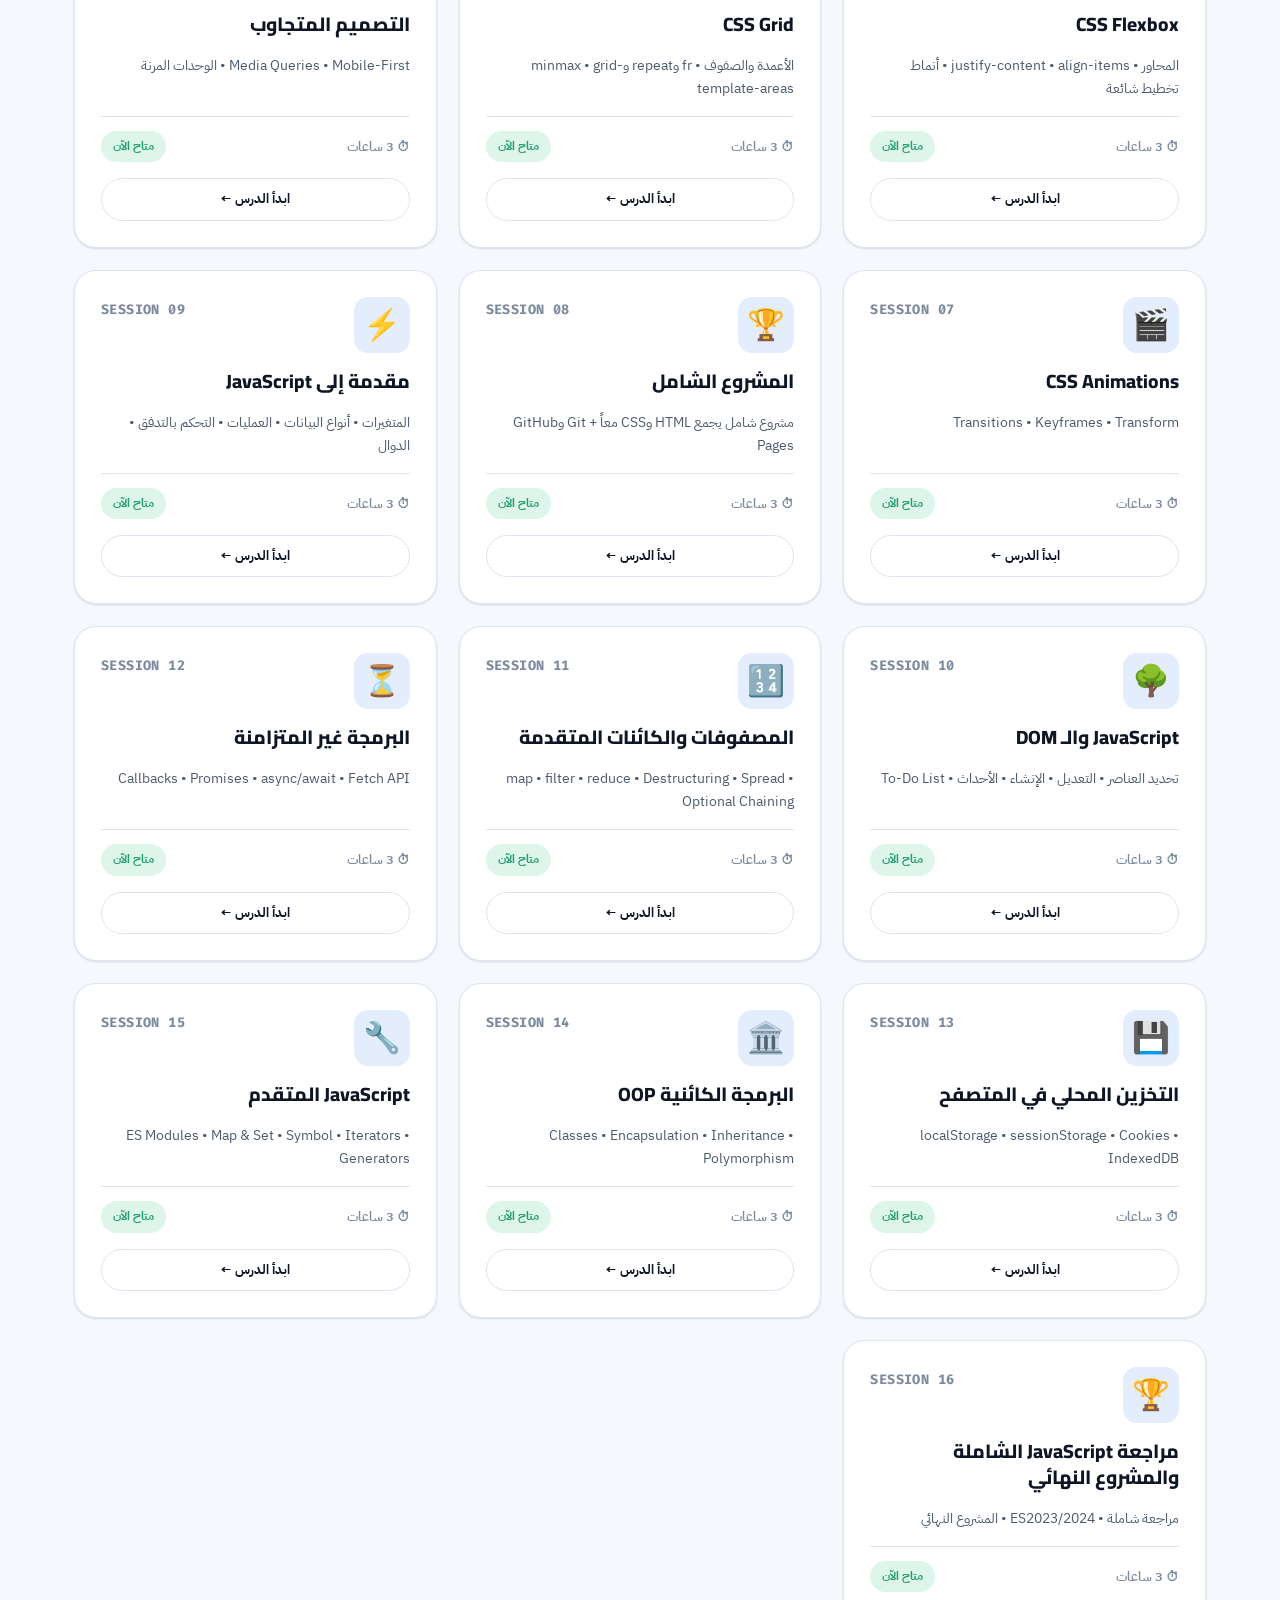
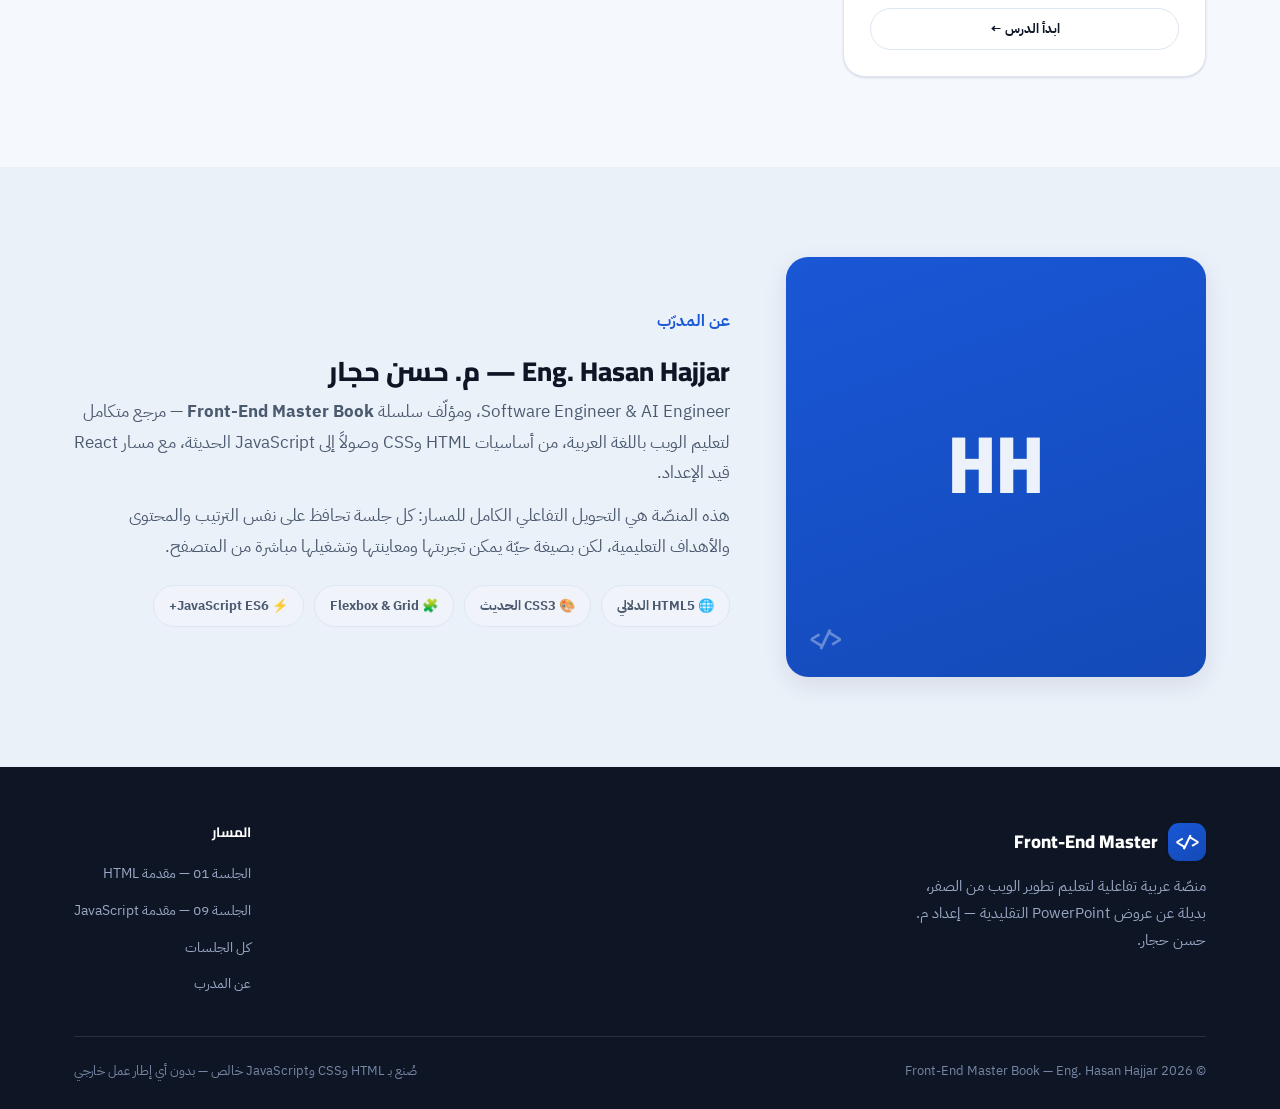
==== commit 4dd207c4: "v5" ====
--- a/index.html
+++ b/index.html
@@ -3,8 +3,8 @@
 <head>
 <meta charset="UTF-8">
 <meta name="viewport" content="width=device-width, initial-scale=1.0">
-<title>Front-End Master Book | مسار HTML &amp; CSS — م. حسن حجار</title>
-<meta name="description" content="منصة تفاعلية حيّة لتعلّم HTML وCSS باللغة العربية — بديل عن عروض PowerPoint، إعداد م. حسن حجار.">
+<title>Front-End Master Book | من HTML إلى JavaScript — م. حسن حجار</title>
+<meta name="description" content="منصة تفاعلية حيّة لتعلّم تطوير الويب من الصفر باللغة العربية — من HTML وCSS إلى JavaScript، بديل عن عروض PowerPoint، إعداد م. حسن حجار.">
 <link rel="preconnect" href="https://fonts.googleapis.com">
 <link rel="preconnect" href="https://fonts.gstatic.com" crossorigin>
 <link href="https://fonts.googleapis.com/css2?family=Cairo:wght@600;700;800;900&family=IBM+Plex+Sans+Arabic:wght@400;500;600;700&family=Fira+Code:wght@400;500&display=swap" rel="stylesheet">
@@ -18,7 +18,7 @@
     <a href="index.html" class="brand">
       <span class="brand-mark">&lt;/&gt;</span>
       <span>Front-End Master
-        <small>مسار HTML &amp; CSS · م. حسن حجار</small>
+        <small>من HTML إلى JavaScript · م. حسن حجار</small>
       </span>
     </a>
     <div class="nav-links">
@@ -47,20 +47,21 @@
 <header class="hero">
   <div class="container">
     <div class="hero-copy">
-      <span class="eyebrow"><span class="dot"></span> Front-End Master Book · مسار HTML &amp; CSS</span>
-      <h1>ابنِ صفحات الويب <span class="hl">بصرياً وحيّاً</span>، لا بشرائح <span class="hl2">ساكنة</span></h1>
+      <span class="eyebrow"><span class="dot"></span> Front-End Master Book · من الصفر إلى الاحتراف</span>
+      <h1>من أول وسم <span class="hl">HTML</span> إلى تطبيق <span class="hl2">JavaScript</span> كامل</h1>
       <p class="lead">
         منصّة تعليمية كاملة تستبدل عروض PowerPoint التقليدية بدروس حيّة: كل مثال HTML وCSS يُعرض
-        بمعاينة فعلية تُشاهدها لحظة كتابتها — بإعداد المهندس <strong>حسن حجار</strong>.
+        بمعاينة فعلية، وكل كود JavaScript قابل للتشغيل الفعلي أمامك — رحلة واحدة متصلة
+        بإعداد المهندس <strong>حسن حجار</strong>.
       </p>
       <div class="hero-cta">
         <a href="lesson-01.html" class="btn btn-primary">ابدأ من الجلسة 01 ⟵</a>
         <a href="#lessons" class="btn btn-ghost">تصفّح كل الجلسات</a>
       </div>
       <div class="hero-stats">
-        <div class="stat"><b>8</b><span>جلسات HTML &amp; CSS</span></div>
-        <div class="stat"><b>24</b><span>ساعة تدريب</span></div>
-        <div class="stat"><b>٪100</b><span>أمثلة بمعاينة حيّة</span></div>
+        <div class="stat"><b>16</b><span>جلسة تفاعلية</span></div>
+        <div class="stat"><b>48</b><span>ساعة تدريب</span></div>
+        <div class="stat"><b>٪100</b><span>أمثلة حيّة وقابلة للتشغيل</span></div>
       </div>
     </div>
 
@@ -79,9 +80,9 @@
 <section id="lessons">
   <div class="container">
     <div class="section-head">
-      <span class="eyebrow">المسار التعليمي</span>
-      <h2>ثماني جلسات، من أول وسم HTML إلى مشروع شامل</h2>
-      <p>نفس التسلسل والمحتوى المعتمد في جلسات المدرّب — بشكل تفاعلي كامل بدل الشرائح الثابتة.</p>
+      <span class="eyebrow">المسار التعليمي الكامل</span>
+      <h2>16 جلسة، من أول وسم HTML إلى مشروع JavaScript متكامل</h2>
+      <p>مرحلتان متصلتان: HTML &amp; CSS (01–08) ثم JavaScript (09–16) — نفس التسلسل والمحتوى المعتمد في جلسات المدرّب، بشكل تفاعلي كامل بدل الشرائح الثابتة.</p>
     </div>
     <div class="lessons-grid" data-lessons-grid></div>
   </div>
@@ -95,13 +96,13 @@
       <div>
         <div class="about-role">عن المدرّب</div>
         <h2 class="about-name">Eng. Hasan Hajjar — م. حسن حجار</h2>
-        <p class="about-text">Software Engineer &amp; AI Engineer، ومؤلّف سلسلة <strong>Front-End Master Book</strong> — مرجع متكامل لتعليم الويب باللغة العربية، من أساسيات HTML وCSS وصولاً إلى JavaScript الحديثة وReact.</p>
-        <p class="about-text">هذا المسار هو نقطة البداية: كل جلسة تحافظ على نفس الترتيب والمحتوى والأهداف التعليمية، لكن بصيغة حيّة يمكن تجربتها ومعاينتها مباشرة من المتصفح.</p>
+        <p class="about-text">Software Engineer &amp; AI Engineer، ومؤلّف سلسلة <strong>Front-End Master Book</strong> — مرجع متكامل لتعليم الويب باللغة العربية، من أساسيات HTML وCSS وصولاً إلى JavaScript الحديثة، مع مسار React قيد الإعداد.</p>
+        <p class="about-text">هذه المنصّة هي التحويل التفاعلي الكامل للمسار: كل جلسة تحافظ على نفس الترتيب والمحتوى والأهداف التعليمية، لكن بصيغة حيّة يمكن تجربتها ومعاينتها وتشغيلها مباشرة من المتصفح.</p>
         <div class="about-badges">
           <span>🌐 HTML5 الدلالي</span>
           <span>🎨 CSS3 الحديث</span>
           <span>🧩 Flexbox &amp; Grid</span>
-          <span>📱 تصميم متجاوب</span>
+          <span>⚡ JavaScript ES6+</span>
         </div>
       </div>
     </div>
@@ -114,12 +115,13 @@
     <div class="footer-top">
       <div class="footer-brand">
         <a href="index.html" class="brand"><span class="brand-mark">&lt;/&gt;</span><span>Front-End Master</span></a>
-        <p>منصّة عربية تفاعلية لتعليم HTML وCSS، بديلة عن عروض PowerPoint التقليدية — إعداد م. حسن حجار.</p>
+        <p>منصّة عربية تفاعلية لتعليم تطوير الويب من الصفر، بديلة عن عروض PowerPoint التقليدية — إعداد م. حسن حجار.</p>
       </div>
       <div class="footer-links">
         <div>
           <h4>المسار</h4>
           <a href="lesson-01.html">الجلسة 01 — مقدمة HTML</a>
+          <a href="lesson-09.html">الجلسة 09 — مقدمة JavaScript</a>
           <a href="#lessons">كل الجلسات</a>
           <a href="#about">عن المدرب</a>
         </div>
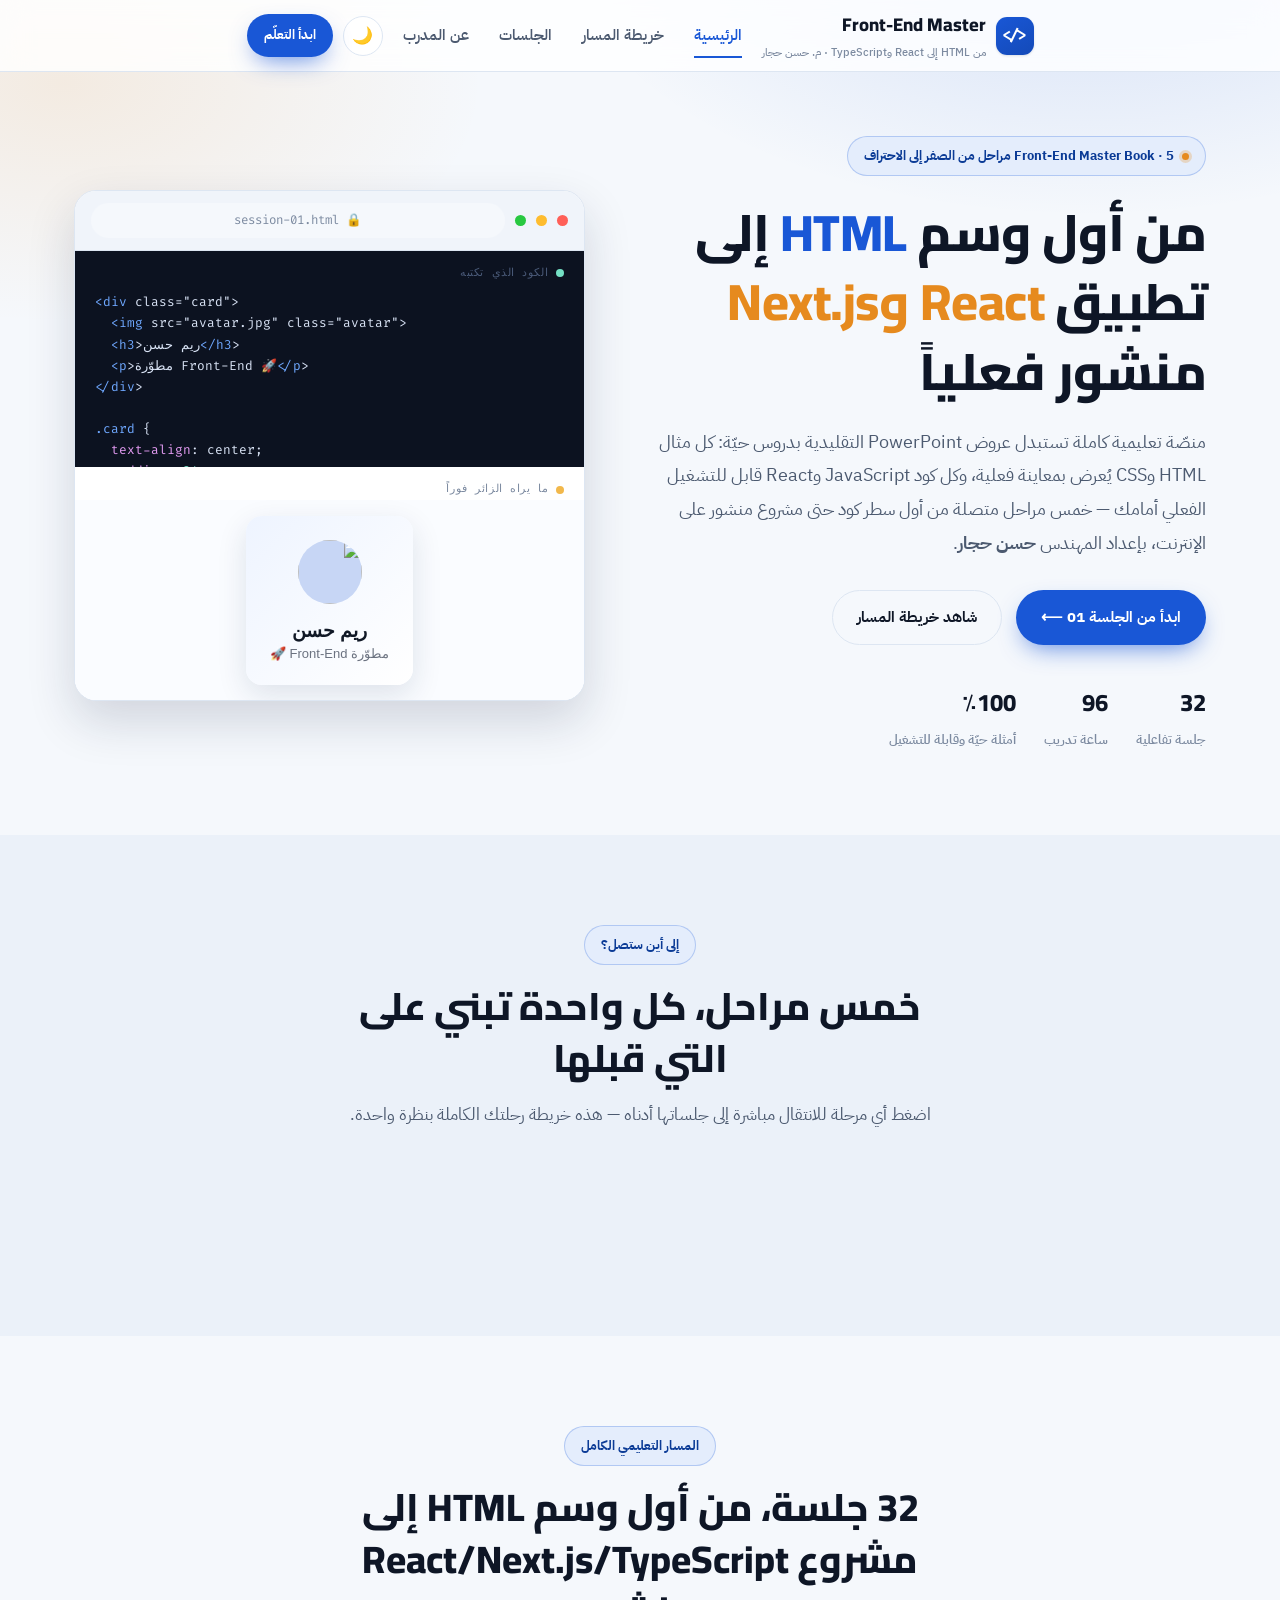
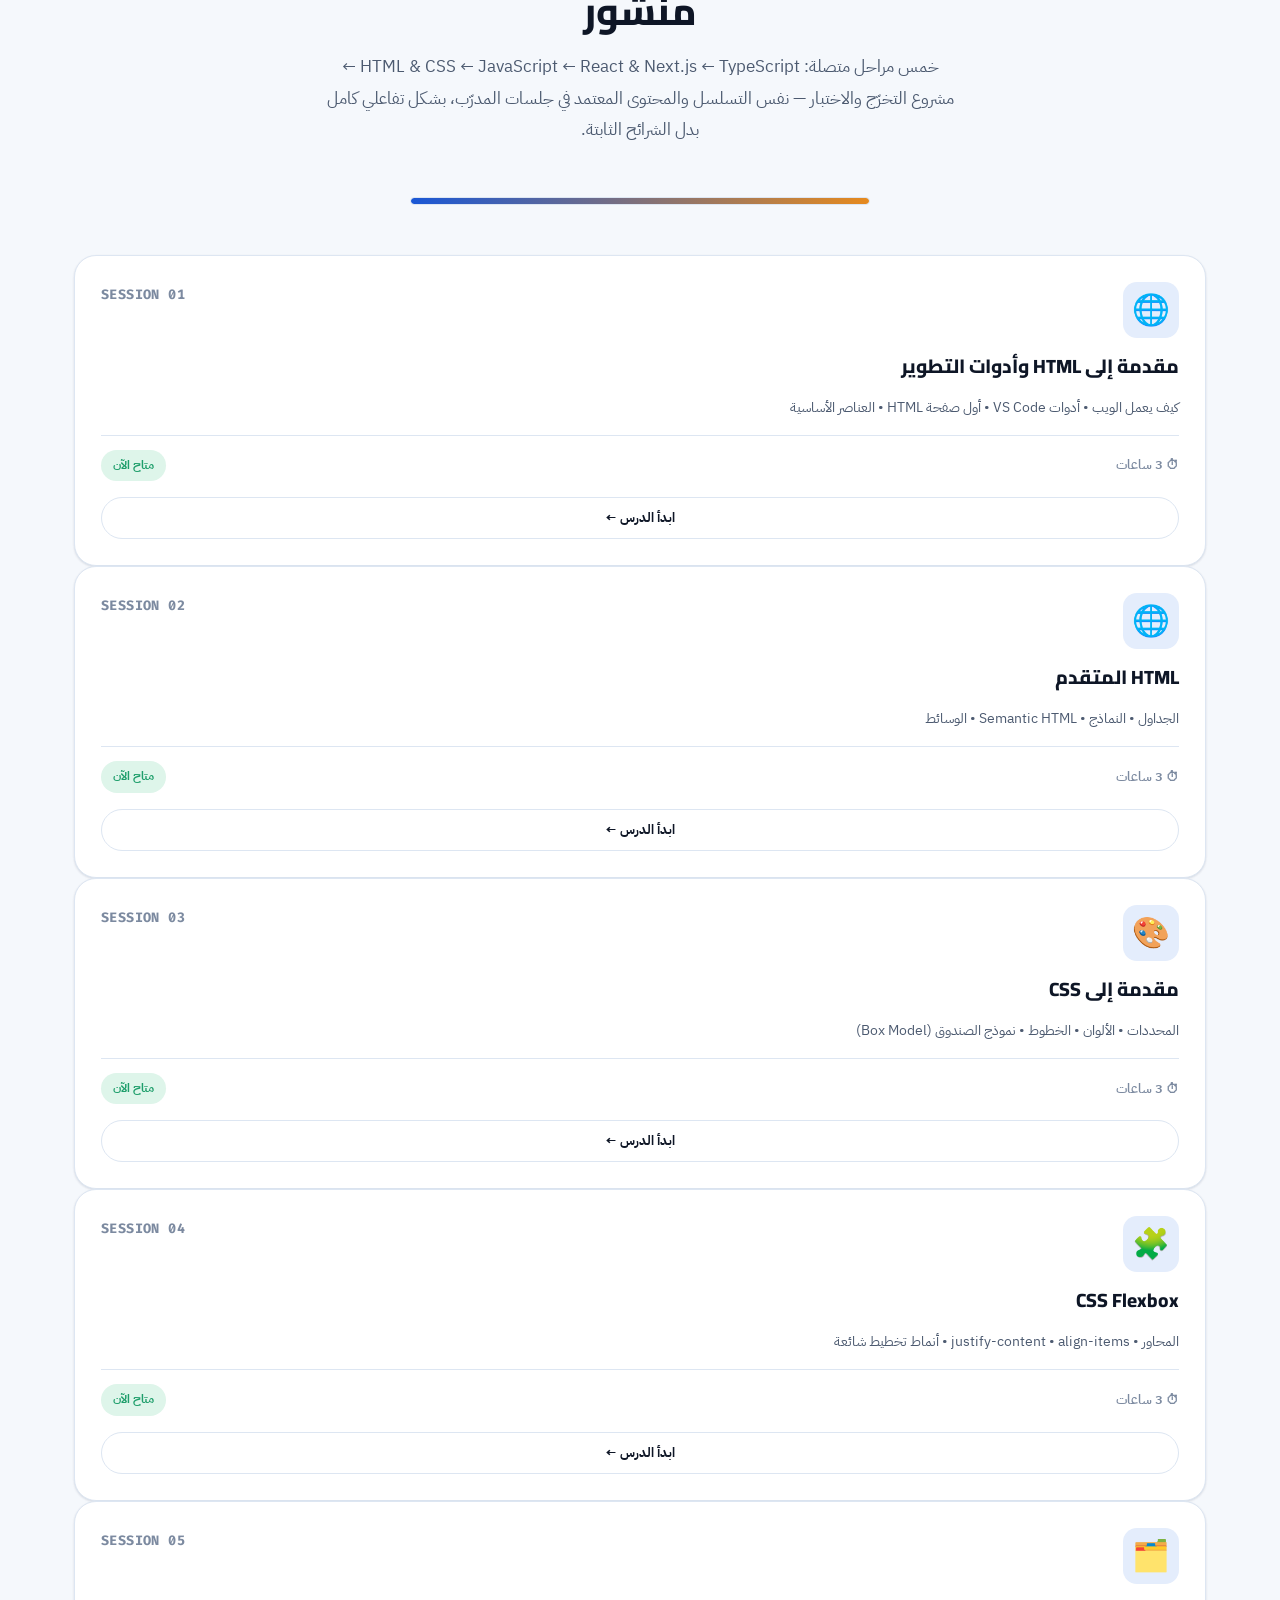
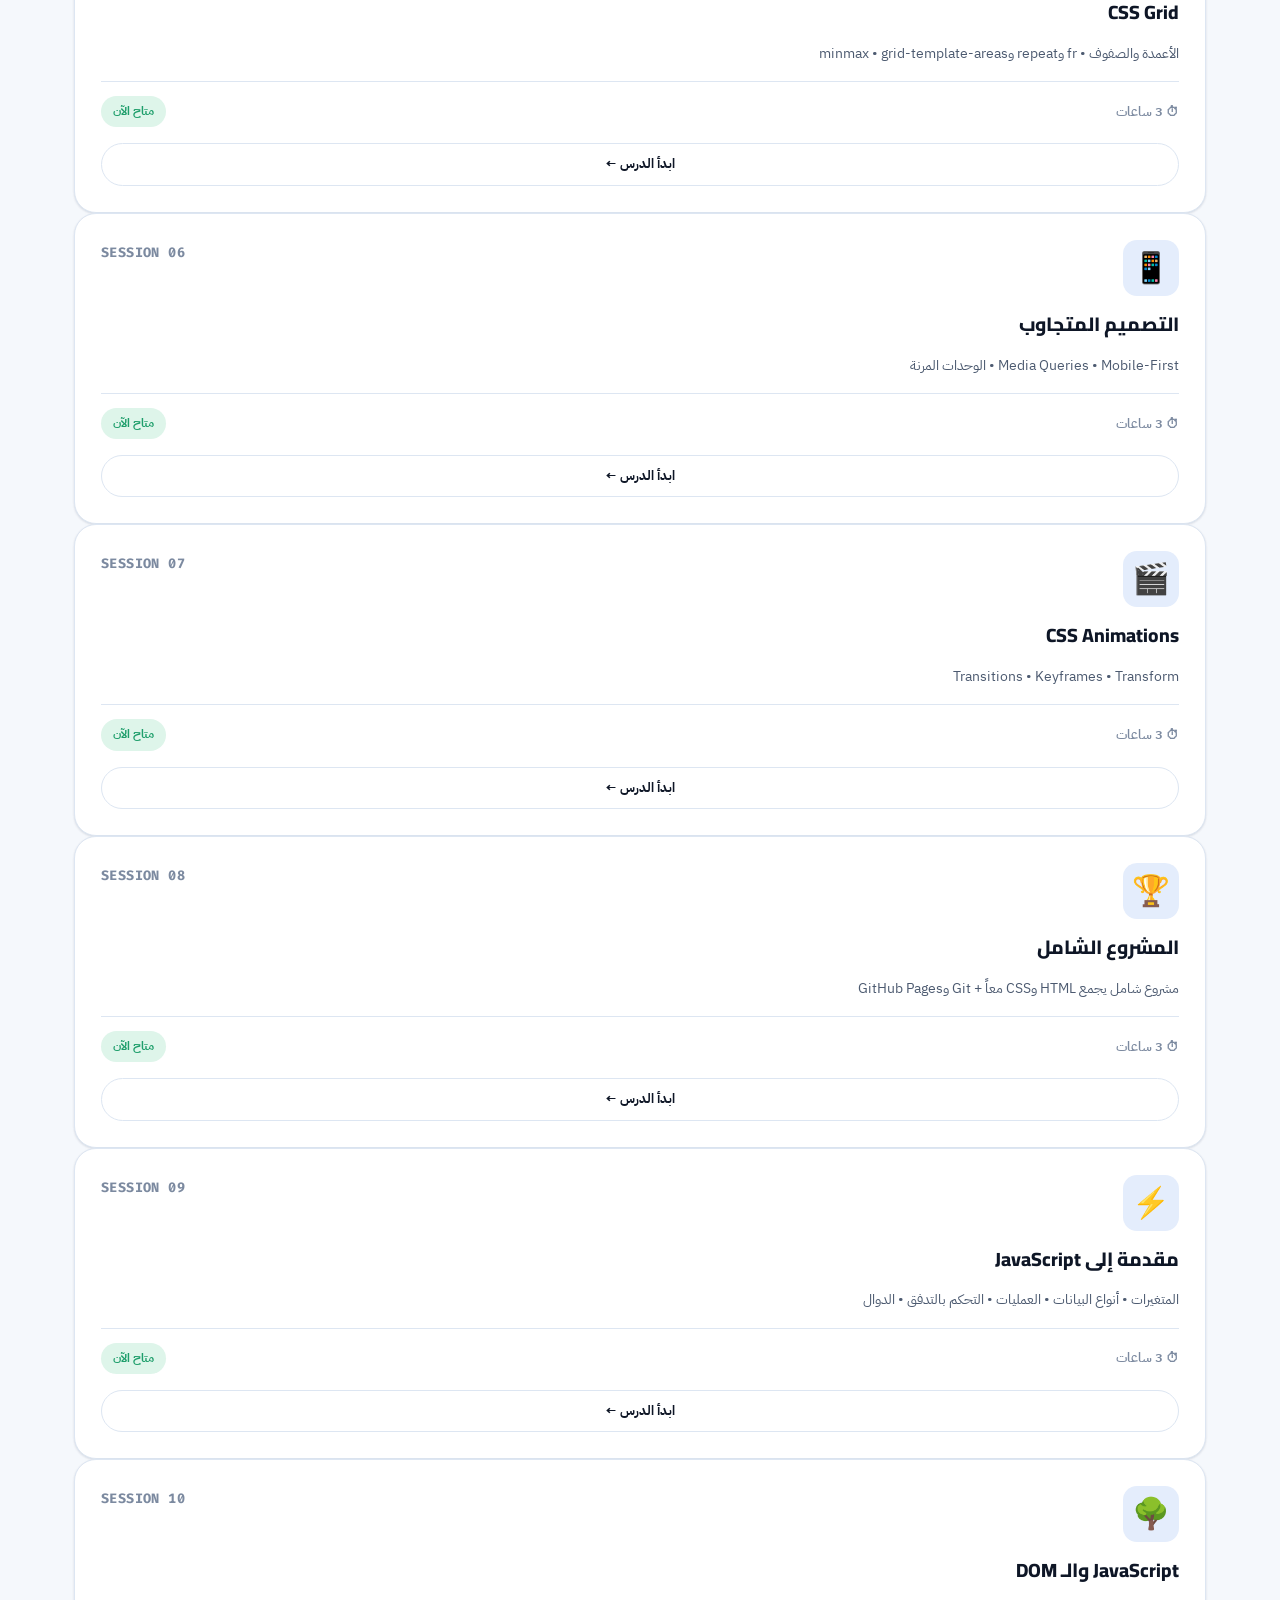
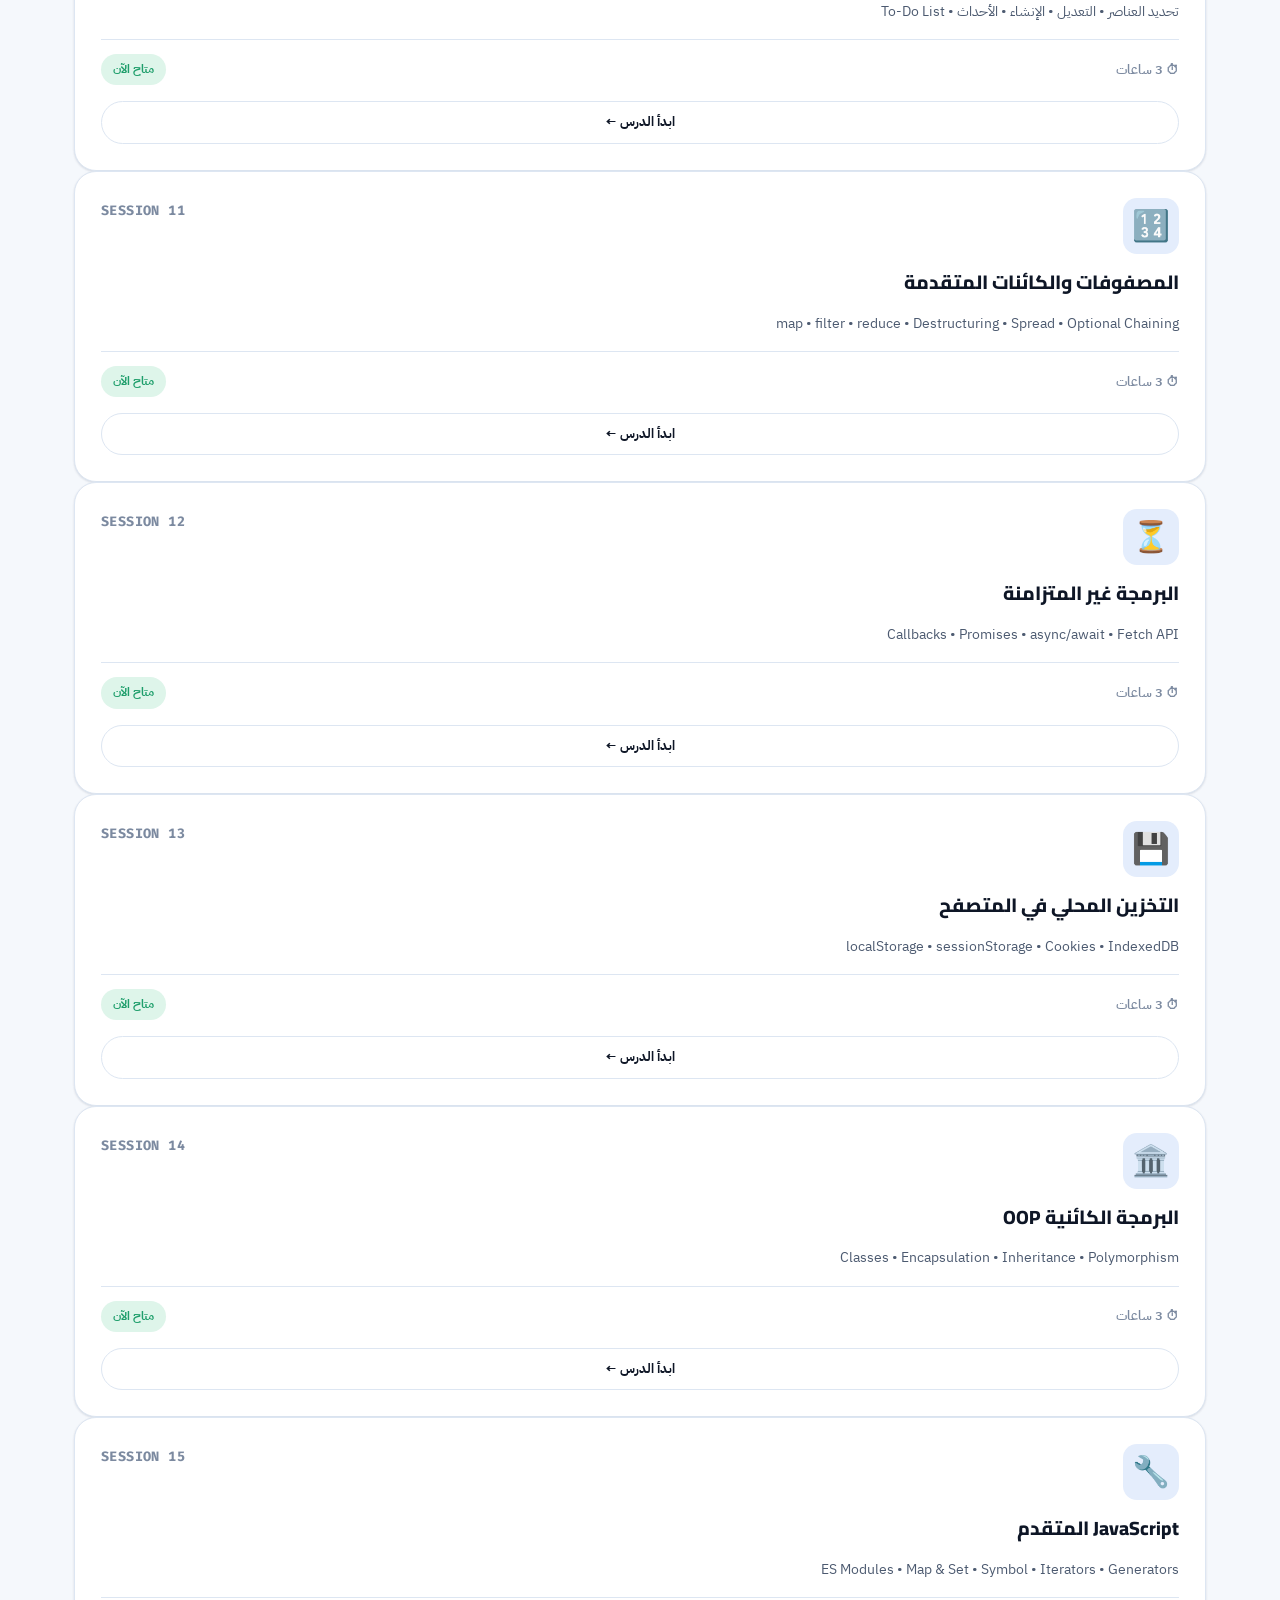
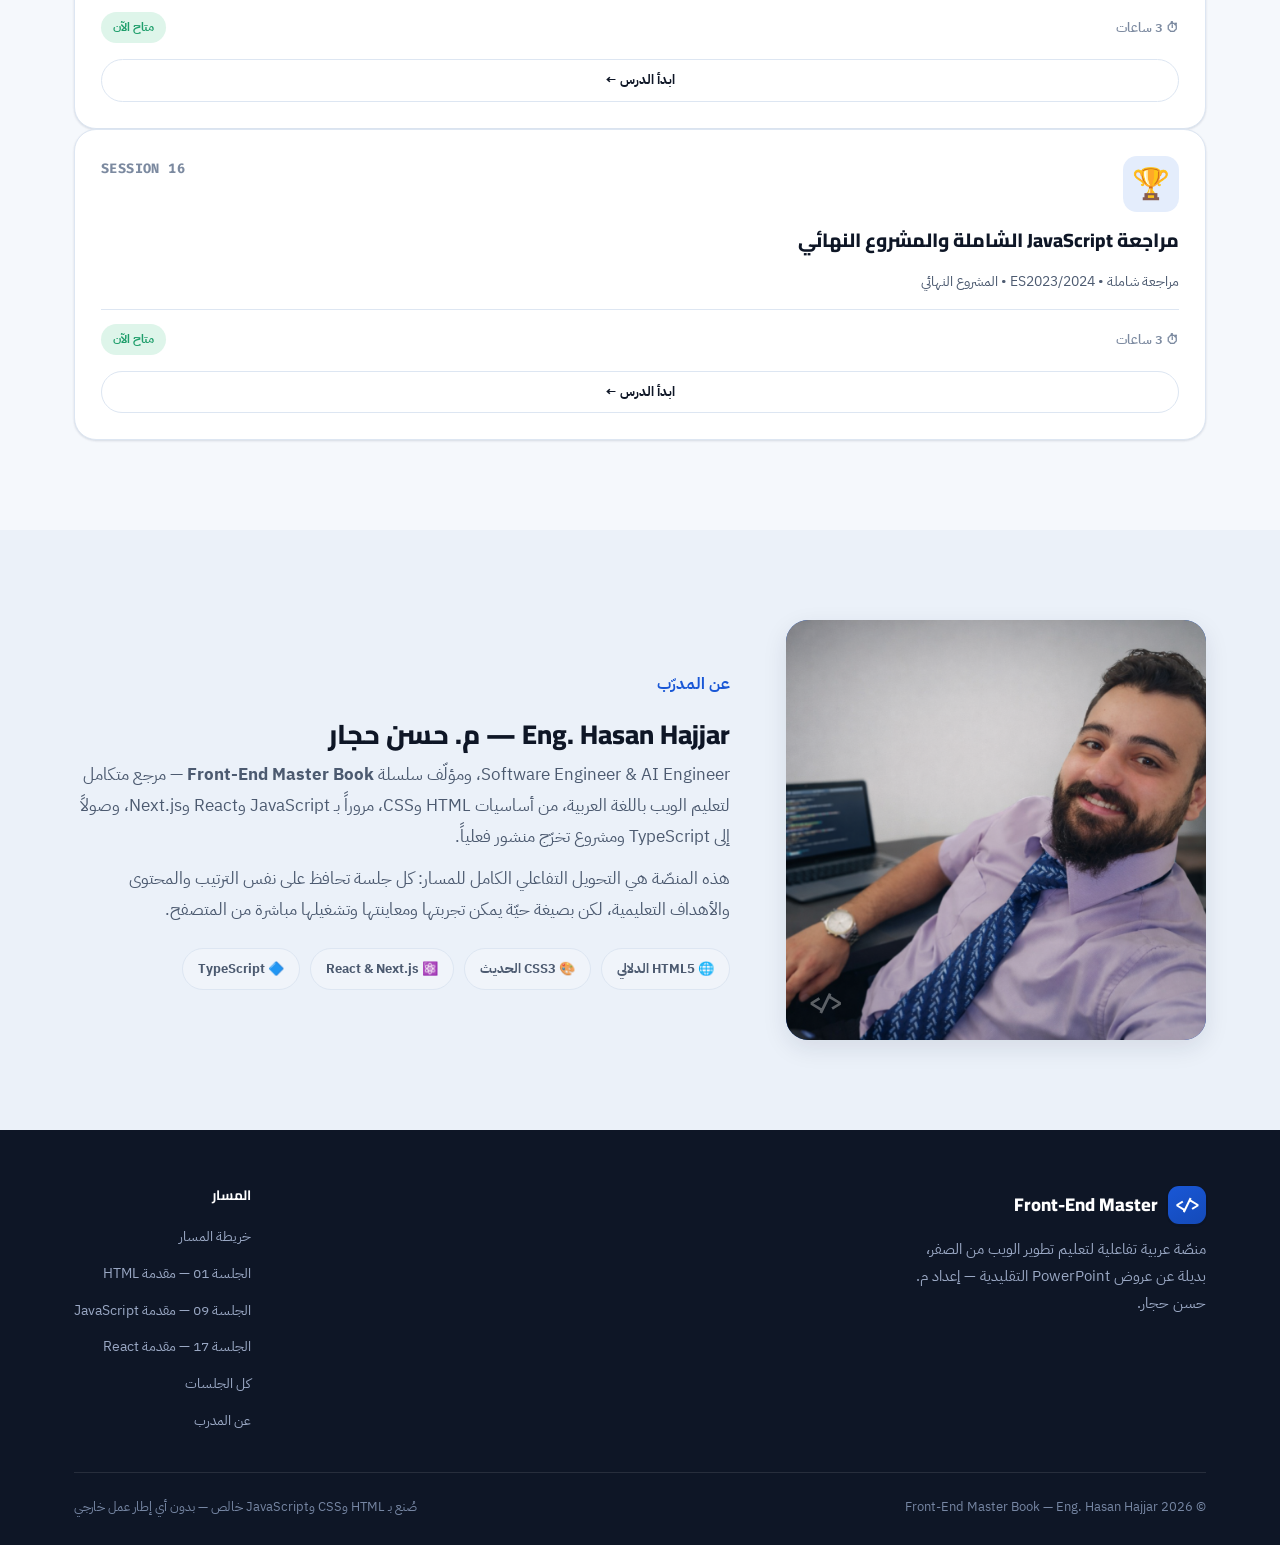
==== commit e47f2095: "v21" ====
--- a/index.html
+++ b/index.html
@@ -3,8 +3,8 @@
 <head>
 <meta charset="UTF-8">
 <meta name="viewport" content="width=device-width, initial-scale=1.0">
-<title>Front-End Master Book | من HTML إلى JavaScript — م. حسن حجار</title>
-<meta name="description" content="منصة تفاعلية حيّة لتعلّم تطوير الويب من الصفر باللغة العربية — من HTML وCSS إلى JavaScript، بديل عن عروض PowerPoint، إعداد م. حسن حجار.">
+<title>Front-End Master Book | من HTML إلى React وNext.js وTypeScript — م. حسن حجار</title>
+<meta name="description" content="منصة تفاعلية حيّة لتعلّم تطوير الويب من الصفر باللغة العربية — خمس مراحل متكاملة من HTML وCSS حتى React وNext.js وTypeScript، بديل عن عروض PowerPoint، إعداد م. حسن حجار.">
 <link rel="preconnect" href="https://fonts.googleapis.com">
 <link rel="preconnect" href="https://fonts.gstatic.com" crossorigin>
 <link href="https://fonts.googleapis.com/css2?family=Cairo:wght@600;700;800;900&family=IBM+Plex+Sans+Arabic:wght@400;500;600;700&family=Fira+Code:wght@400;500&display=swap" rel="stylesheet">
@@ -18,11 +18,12 @@
     <a href="index.html" class="brand">
       <span class="brand-mark">&lt;/&gt;</span>
       <span>Front-End Master
-        <small>من HTML إلى JavaScript · م. حسن حجار</small>
+        <small>من HTML إلى React وTypeScript · م. حسن حجار</small>
       </span>
     </a>
     <div class="nav-links">
       <a href="index.html" class="active">الرئيسية</a>
+      <a href="#roadmap">خريطة المسار</a>
       <a href="#lessons">الجلسات</a>
       <a href="#about">عن المدرب</a>
     </div>
@@ -38,6 +39,7 @@
 
 <div class="mobile-menu">
   <a href="index.html">الرئيسية</a>
+  <a href="#roadmap">خريطة المسار</a>
   <a href="#lessons">الجلسات</a>
   <a href="#about">عن المدرب</a>
   <a href="lesson-01.html">ابدأ التعلّم</a>
@@ -47,20 +49,20 @@
 <header class="hero">
   <div class="container">
     <div class="hero-copy">
-      <span class="eyebrow"><span class="dot"></span> Front-End Master Book · من الصفر إلى الاحتراف</span>
-      <h1>من أول وسم <span class="hl">HTML</span> إلى تطبيق <span class="hl2">JavaScript</span> كامل</h1>
+      <span class="eyebrow"><span class="dot"></span> Front-End Master Book · 5 مراحل من الصفر إلى الاحتراف</span>
+      <h1>من أول وسم <span class="hl">HTML</span> إلى تطبيق <span class="hl2">React وNext.js</span> منشور فعلياً</h1>
       <p class="lead">
         منصّة تعليمية كاملة تستبدل عروض PowerPoint التقليدية بدروس حيّة: كل مثال HTML وCSS يُعرض
-        بمعاينة فعلية، وكل كود JavaScript قابل للتشغيل الفعلي أمامك — رحلة واحدة متصلة
-        بإعداد المهندس <strong>حسن حجار</strong>.
+        بمعاينة فعلية، وكل كود JavaScript وReact قابل للتشغيل الفعلي أمامك — خمس مراحل متصلة
+        من أول سطر كود حتى مشروع منشور على الإنترنت، بإعداد المهندس <strong>حسن حجار</strong>.
       </p>
       <div class="hero-cta">
         <a href="lesson-01.html" class="btn btn-primary">ابدأ من الجلسة 01 ⟵</a>
-        <a href="#lessons" class="btn btn-ghost">تصفّح كل الجلسات</a>
+        <a href="#roadmap" class="btn btn-ghost">شاهد خريطة المسار</a>
       </div>
       <div class="hero-stats">
-        <div class="stat"><b>16</b><span>جلسة تفاعلية</span></div>
-        <div class="stat"><b>48</b><span>ساعة تدريب</span></div>
+        <div class="stat"><b>32</b><span>جلسة تفاعلية</span></div>
+        <div class="stat"><b>96</b><span>ساعة تدريب</span></div>
         <div class="stat"><b>٪100</b><span>أمثلة حيّة وقابلة للتشغيل</span></div>
       </div>
     </div>
@@ -70,21 +72,41 @@
         <span class="tdot r"></span><span class="tdot y"></span><span class="tdot g"></span>
         <span class="addr">🔒 session-01.html</span>
       </div>
+      <div class="hero-code-panel">
+        <div class="hero-code-label"><span class="cdot"></span>الكود الذي تكتبه</div>
+        <pre><code data-hero-code></code></pre>
+      </div>
+      <div class="hero-preview-label"><span class="cdot"></span>ما يراه الزائر فوراً</div>
       <iframe class="browser-frame" data-hero-frame title="معاينة حيّة"></iframe>
-      <pre style="margin:0;padding:16px 20px;background:var(--code-bg);max-height:140px;overflow:hidden;"><code data-hero-code style="font-family:var(--font-mono);font-size:.78rem;color:var(--code-text);"></code></pre>
     </div>
   </div>
 </header>
+
+<!-- ===== خريطة المسار ===== -->
+<section id="roadmap" class="section-alt">
+  <div class="container">
+    <div class="section-head">
+      <span class="eyebrow">إلى أين ستصل؟</span>
+      <h2>خمس مراحل، كل واحدة تبني على التي قبلها</h2>
+      <p>اضغط أي مرحلة للانتقال مباشرة إلى جلساتها أدناه — هذه خريطة رحلتك الكاملة بنظرة واحدة.</p>
+    </div>
+    <div class="roadmap" data-roadmap></div>
+  </div>
+</section>
 
 <!-- ===== شبكة الجلسات ===== -->
 <section id="lessons">
   <div class="container">
     <div class="section-head">
       <span class="eyebrow">المسار التعليمي الكامل</span>
-      <h2>16 جلسة، من أول وسم HTML إلى مشروع JavaScript متكامل</h2>
-      <p>مرحلتان متصلتان: HTML &amp; CSS (01–08) ثم JavaScript (09–16) — نفس التسلسل والمحتوى المعتمد في جلسات المدرّب، بشكل تفاعلي كامل بدل الشرائح الثابتة.</p>
+      <h2>32 جلسة، من أول وسم HTML إلى مشروع React/Next.js/TypeScript منشور</h2>
+      <p>خمس مراحل متصلة: HTML &amp; CSS ← JavaScript ← React &amp; Next.js ← TypeScript ← مشروع التخرّج والاختبار — نفس التسلسل والمحتوى المعتمد في جلسات المدرّب، بشكل تفاعلي كامل بدل الشرائح الثابتة.</p>
     </div>
-    <div class="lessons-grid" data-lessons-grid></div>
+    <div class="overview-progress" data-overview-progress>
+      <div class="track"><div class="fill"></div></div>
+      <span></span>
+    </div>
+    <div data-lessons-grid></div>
   </div>
 </section>
 
@@ -92,17 +114,21 @@
 <section id="about" class="section-alt">
   <div class="container">
     <div class="about-grid">
-      <div class="about-avatar"><span>HH</span></div>
+      <div class="about-avatar">
+        <img src="hasan-hajjar.jpg" alt="Eng. Hasan Hajjar — م. حسن حجار"
+             onerror="this.style.display='none'; this.nextElementSibling.style.display='grid';">
+        <span style="display:none;">HH</span>
+      </div>
       <div>
         <div class="about-role">عن المدرّب</div>
         <h2 class="about-name">Eng. Hasan Hajjar — م. حسن حجار</h2>
-        <p class="about-text">Software Engineer &amp; AI Engineer، ومؤلّف سلسلة <strong>Front-End Master Book</strong> — مرجع متكامل لتعليم الويب باللغة العربية، من أساسيات HTML وCSS وصولاً إلى JavaScript الحديثة، مع مسار React قيد الإعداد.</p>
+        <p class="about-text">Software Engineer &amp; AI Engineer، ومؤلّف سلسلة <strong>Front-End Master Book</strong> — مرجع متكامل لتعليم الويب باللغة العربية، من أساسيات HTML وCSS، مروراً بـ JavaScript وReact وNext.js، وصولاً إلى TypeScript ومشروع تخرّج منشور فعلياً.</p>
         <p class="about-text">هذه المنصّة هي التحويل التفاعلي الكامل للمسار: كل جلسة تحافظ على نفس الترتيب والمحتوى والأهداف التعليمية، لكن بصيغة حيّة يمكن تجربتها ومعاينتها وتشغيلها مباشرة من المتصفح.</p>
         <div class="about-badges">
           <span>🌐 HTML5 الدلالي</span>
           <span>🎨 CSS3 الحديث</span>
-          <span>🧩 Flexbox &amp; Grid</span>
-          <span>⚡ JavaScript ES6+</span>
+          <span>⚛️ React &amp; Next.js</span>
+          <span>🔷 TypeScript</span>
         </div>
       </div>
     </div>
@@ -120,8 +146,10 @@
       <div class="footer-links">
         <div>
           <h4>المسار</h4>
+          <a href="#roadmap">خريطة المسار</a>
           <a href="lesson-01.html">الجلسة 01 — مقدمة HTML</a>
           <a href="lesson-09.html">الجلسة 09 — مقدمة JavaScript</a>
+          <a href="lesson-17.html">الجلسة 17 — مقدمة React</a>
           <a href="#lessons">كل الجلسات</a>
           <a href="#about">عن المدرب</a>
         </div>
--- a/style.css
+++ b/style.css
@@ -271,6 +271,7 @@
   display:grid; place-items:center; box-shadow: var(--shadow-m); position:relative; overflow:hidden;
 }
 .about-avatar span{ font-family: var(--font-mono); font-size:5rem; font-weight:700; color:#fff; opacity:.92; }
+.about-avatar img{ width:100%; height:100%; object-fit:cover; display:block; }
 .about-avatar::after{
   content:'</>'; position:absolute; bottom:18px; left:22px; font-family:var(--font-mono);
   color: rgba(255,255,255,.35); font-size:1.3rem; font-weight:700;
@@ -333,7 +334,7 @@
 .lesson-header .top-row{ display:flex; align-items:center; gap:16px; margin-bottom:18px; }
 .lesson-header .emoji-badge{
   width:64px;height:64px; border-radius: var(--radius-m); background: var(--primary-100);
-  display:grid; place-items:center; font-size:2rem; flex-shrink:0;
+  display:grid; place-items:center; font-size:2rem; flex-shrink:0; line-height:1; overflow:hidden;
 }
 .lesson-header .session-tag{ font-family: var(--font-mono); font-weight:700; color: var(--primary); font-size:.85rem; letter-spacing:.03em; }
 .lesson-header .duration-tag{ color: var(--ink-faint); font-size:.85rem; font-weight:600; }
@@ -354,7 +355,7 @@
 /* أجزاء الدرس */
 .part{ margin-bottom: 44px; }
 .part-head{ display:flex; align-items:center; gap:14px; margin-bottom: 22px; padding-bottom:14px; border-bottom: 2px solid var(--border); }
-.part-head .p-icon{ width:44px;height:44px; border-radius:12px; background: var(--primary-100); display:grid; place-items:center; font-size:1.35rem; flex-shrink:0; }
+.part-head .p-icon{ width:44px;height:44px; border-radius:12px; background: var(--primary-100); display:grid; place-items:center; font-size:1.35rem; flex-shrink:0; line-height:1; overflow:hidden; }
 .part-head h2{ font-size:1.3rem; font-weight:800; }
 
 .subsection{ margin: 26px 0; }
@@ -496,11 +497,99 @@
 .browser-bar .tdot{ width:11px; height:11px; border-radius:50%; }
 .browser-bar .tdot.r{ background:#FF5F57; } .browser-bar .tdot.y{ background:#FEBC2E; } .browser-bar .tdot.g{ background:#28C840; }
 .browser-bar .addr{ flex:1; background: var(--bg); border-radius:100px; padding:6px 14px; font-size:.78rem; color: var(--ink-faint); font-family: var(--font-mono); text-align:center; }
-.browser-frame{ width:100%; height: 360px; border:none; display:block; background:#fff; }
+.hero-code-panel{ background: var(--code-bg); }
+.hero-code-label{ display:flex; align-items:center; gap:8px; padding:12px 20px 0; font-family:var(--font-mono); font-size:.7rem; color:var(--code-line); text-transform:uppercase; letter-spacing:.05em; }
+.hero-code-label .cdot{ width:8px; height:8px; border-radius:50%; background: var(--tok-number); }
+.hero-code-panel pre{ margin:0; padding:8px 20px 20px; direction:ltr; text-align:left; height: 184px; overflow-y:auto; }
+.hero-code-panel code{ font-family:var(--font-mono); font-size:.8rem; line-height:1.65; color:var(--code-text); display:block; white-space:pre-wrap; }
+.hero-code-panel pre::-webkit-scrollbar{ width:6px; }
+.hero-code-panel pre::-webkit-scrollbar-track{ background:transparent; }
+.hero-code-panel pre::-webkit-scrollbar-thumb{ background: var(--code-border); border-radius:6px; }
+.hero-preview-label{ display:flex; align-items:center; gap:8px; padding:12px 20px 0; font-family:var(--font-mono); font-size:.7rem; color:var(--ink-faint); text-transform:uppercase; letter-spacing:.05em; background:var(--surface); }
+.hero-preview-label .cdot{ width:8px; height:8px; border-radius:50%; background: var(--tok-string); }
+.browser-frame{ width:100%; height: 200px; border:none; display:block; background:#fff; }
+/* ============================================================
+   13. خريطة المسار (Roadmap) وأقسام المراحل
+   ============================================================ */
+.overview-progress{ max-width: 460px; margin: 0 auto 50px; text-align:center; }
+.overview-progress .track{ height:8px; border-radius:100px; background:var(--surface-2); overflow:hidden; border:1px solid var(--border); }
+.overview-progress .fill{ height:100%; background: linear-gradient(90deg, var(--primary), var(--accent)); border-radius:100px; transition: width .5s ease; }
+.overview-progress span{ display:block; margin-top:10px; font-size:.85rem; font-weight:700; color:var(--ink-soft); }
+
+.roadmap{ display:flex; align-items:flex-start; justify-content:space-between; gap:4px; margin: 8px 0 64px; }
+.roadmap-node{
+  flex:1; display:flex; flex-direction:column; align-items:center; text-align:center; gap:10px;
+  text-decoration:none; color:inherit; padding: 4px 6px; border-radius: var(--radius-m);
+  transition: background .2s ease;
+}
+.roadmap-node:hover{ background: var(--surface-2); }
+.roadmap-node .node-circle{
+  width:56px; height:56px; border-radius:50%; background:var(--surface); border:2.5px solid var(--primary);
+  display:grid; place-items:center; font-size:1.45rem; position:relative; z-index:1;
+  box-shadow: var(--shadow-s); transition: transform .2s ease, box-shadow .2s ease; flex-shrink:0;
+}
+.roadmap-node:hover .node-circle{ transform: translateY(-3px) scale(1.06); box-shadow: var(--shadow-m); }
+.roadmap-node.done .node-circle{ border-color: var(--success); background: var(--success-100); }
+.roadmap-node .node-num{
+  position:absolute; top:-7px; left:-7px; width:23px; height:23px; border-radius:50%;
+  background:var(--accent); color:#221200; font-size:.72rem; font-weight:800; display:grid; place-items:center;
+  border: 2.5px solid var(--bg);
+}
+.roadmap-node .node-title{ font-weight:800; font-size:.9rem; line-height:1.3; }
+.roadmap-node .node-range{ font-size:.72rem; color:var(--ink-faint); font-family:var(--font-mono); font-weight:700; }
+.roadmap-line{ flex:0 0 auto; width: clamp(16px, 4vw, 46px); height:3px; background: var(--border); margin-top:27px; border-radius:2px; }
+.roadmap-line.done{ background: linear-gradient(90deg, var(--success), var(--success)); }
+
+.phase-section{ margin-bottom: 64px; scroll-margin-top: calc(var(--nav-h) + 20px); }
+.phase-header{ display:flex; align-items:flex-start; gap:18px; margin-bottom: 28px; padding-bottom:22px; border-bottom: 2px solid var(--border); }
+.phase-icon{ width:58px; height:58px; border-radius:16px; background:var(--primary-100); display:grid; place-items:center; font-size:1.8rem; flex-shrink:0; line-height:1; overflow:hidden; }
+.phase-header-text{ flex:1; min-width:0; }
+.phase-eyebrow{ display:inline-flex; align-items:center; gap:8px; font-size:.76rem; font-weight:800; color:var(--primary); text-transform:uppercase; letter-spacing:.04em; margin-bottom:8px; }
+.phase-header h3{ font-size:1.5rem; font-weight:800; margin-bottom:10px; }
+.phase-outcome{ font-size:.95rem; color:var(--ink-soft); display:flex; align-items:flex-start; gap:8px; }
+.phase-outcome .check{ color:var(--success); font-weight:800; flex-shrink:0; }
+
+@media (max-width: 900px){
+  .roadmap{ flex-direction:column; align-items:stretch; gap:14px; }
+  .roadmap-node{ flex-direction:row; text-align:start; gap:14px; padding:10px; }
+  .roadmap-line{ display:none; }
+  .phase-header{ flex-direction:column; gap:12px; }
+}
+/* ============================================================
+   14. فهرس "في هذه الصفحة" (On This Page TOC)
+   ============================================================ */
+.toc-sidebar{
+  display:none; width: 320px; flex-shrink:0; position: sticky; top: var(--nav-h);
+  align-self:flex-start; height: calc(100vh - var(--nav-h)); overflow-y:auto; overflow-x:hidden;
+  padding: 26px 20px; border-inline-start: 1px solid var(--border);
+  transition: width .22s ease, padding .22s ease;
+}
+.toc-sidebar.collapsed{ width: 46px; padding: 26px 8px; overflow:visible; }
+.toc-sidebar.collapsed .toc-inner{ opacity:0; pointer-events:none; }
+.toc-collapse-btn{
+  position: sticky; top:0; width:30px; height:30px; border-radius:50%; border:1px solid var(--border);
+  background: var(--surface); color: var(--ink-soft); display:flex; align-items:center; justify-content:center;
+  cursor:pointer; font-size:.95rem; margin-bottom: 16px; flex-shrink:0; transition: background .15s ease;
+}
+.toc-collapse-btn:hover{ background: var(--surface-2); color: var(--ink); }
+.toc-inner{ transition: opacity .15s ease; }
+.toc-title{ font-size:.74rem; font-weight:800; color:var(--ink-faint); text-transform:uppercase; letter-spacing:.06em; padding: 0 8px 14px; }
+.toc-list{ display:flex; flex-direction:column; gap:2px; }
+.toc-link{
+  display:block; padding: 9px 12px; border-radius: var(--radius-s); font-size:.85rem;
+  color: var(--ink-soft); line-height:1.5; border-inline-start: 2px solid transparent;
+  transition: all .15s ease; white-space:normal; word-break:break-word;
+}
+.toc-link:hover{ background: var(--surface-2); color: var(--ink); }
+.toc-link.active{ background: var(--primary-100); color: var(--primary-ink); font-weight:700; border-inline-start-color: var(--primary); }
+
+@media (min-width: 1300px){
+  .toc-sidebar{ display:flex; flex-direction:column; }
+}
 /* ---------- 11. للشاشات الصغيرة ---------- */
 @media (max-width: 980px){
   .hero .container{ grid-template-columns: 1fr; }
-  .terminal{ order:-1; }
+  .browser-mock{ order:-1; }
   .lessons-grid{ grid-template-columns: repeat(2, 1fr); }
   .about-grid{ grid-template-columns: 1fr; }
   .about-avatar{ max-width: 260px; margin: 0 auto; }
@@ -512,7 +601,8 @@
   .lesson-main .container{ padding: 0 20px; }
 }
 @media (max-width: 720px){
-  .browser-frame, .live-preview-frame{ height: 260px; }
+  .browser-frame{ height: 170px; }
+  .live-preview-frame{ height: 260px; }
   .nav-links{ display:none; }
   .nav-toggle{ display:grid; }
   .lessons-grid{ grid-template-columns: 1fr; }
